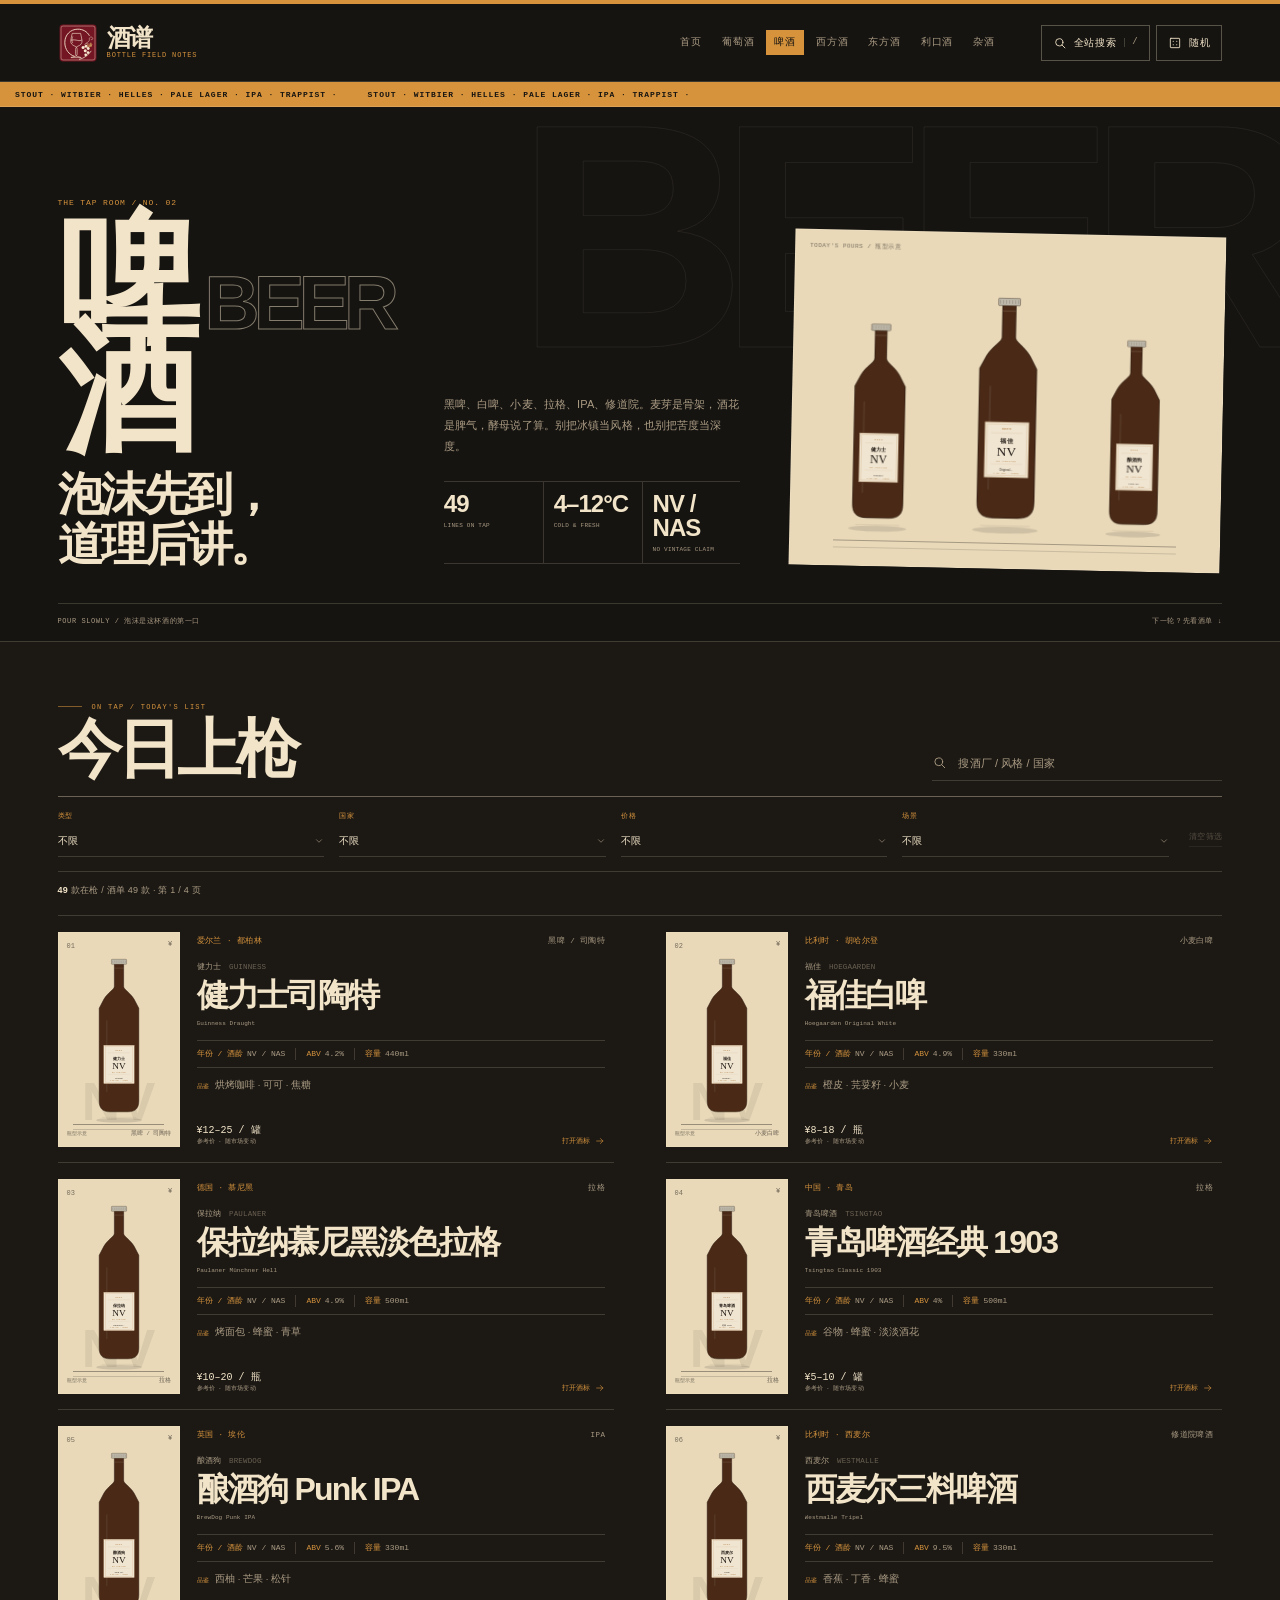
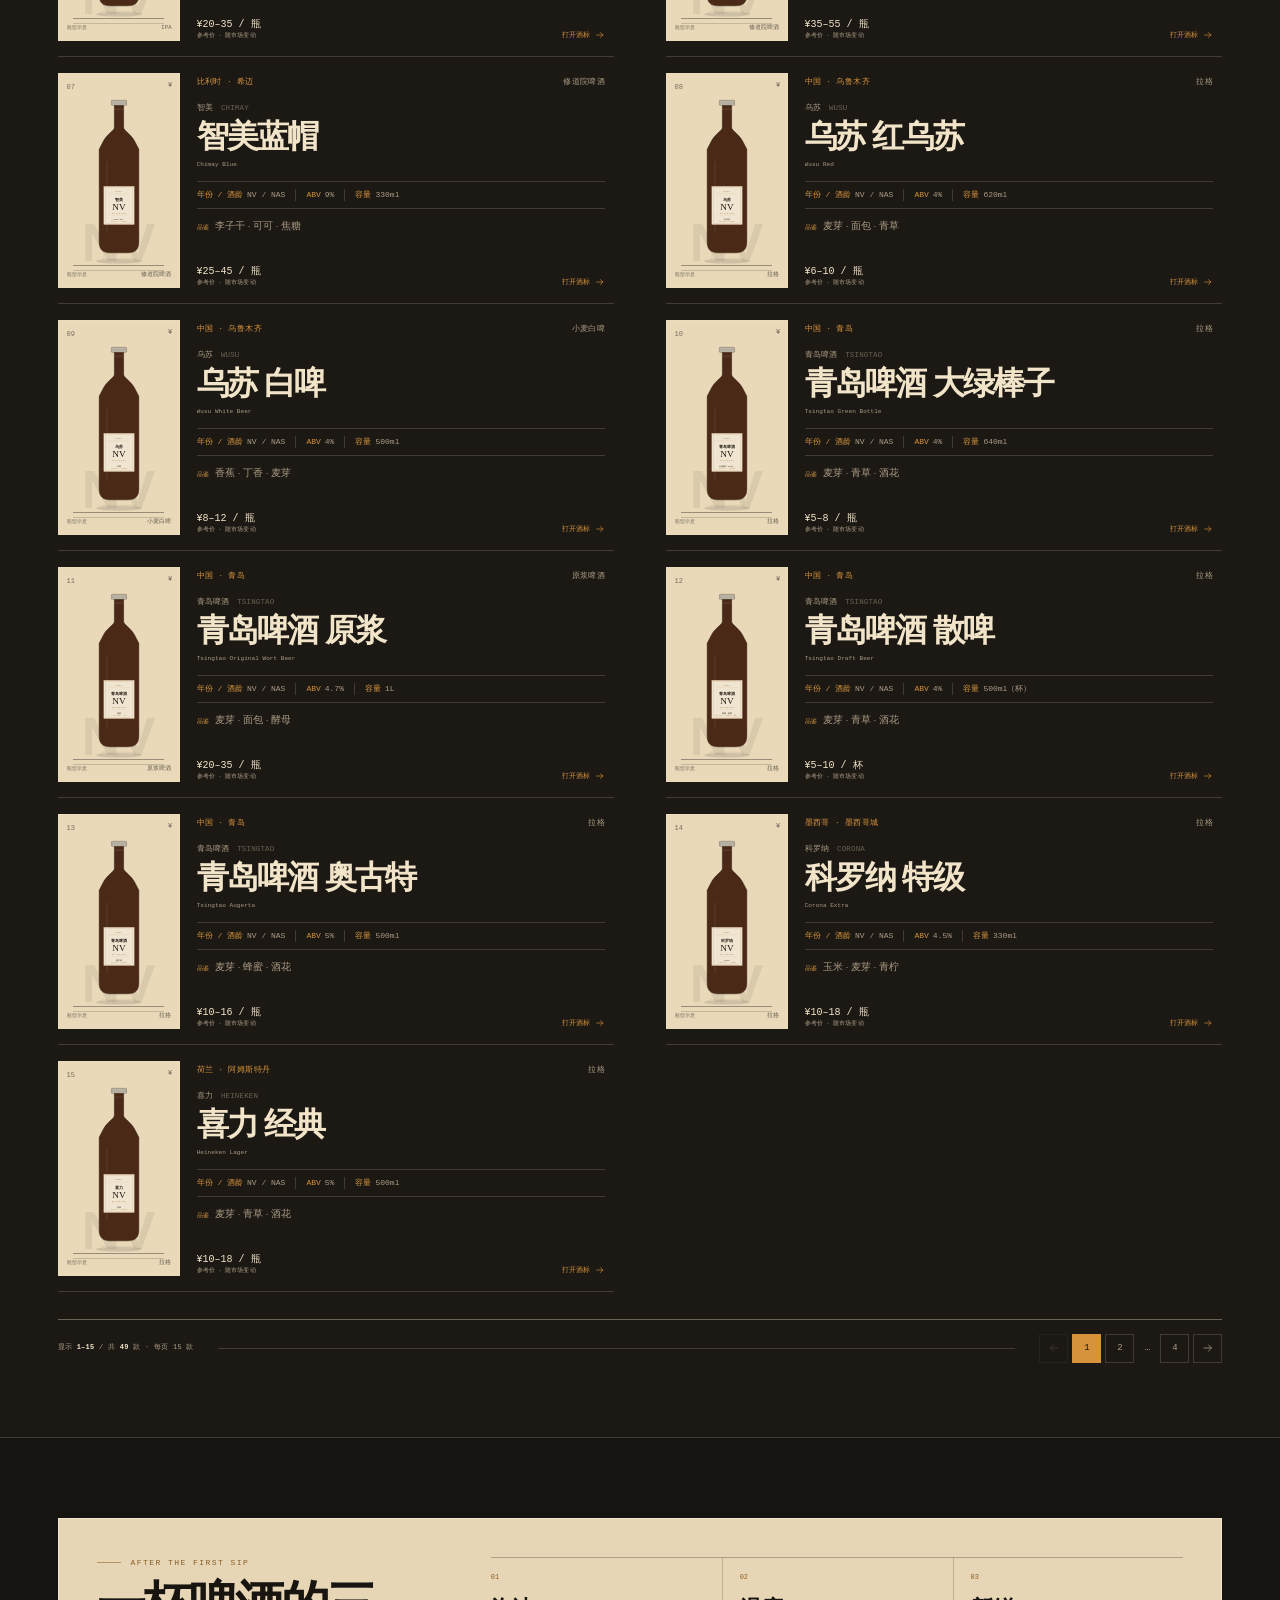
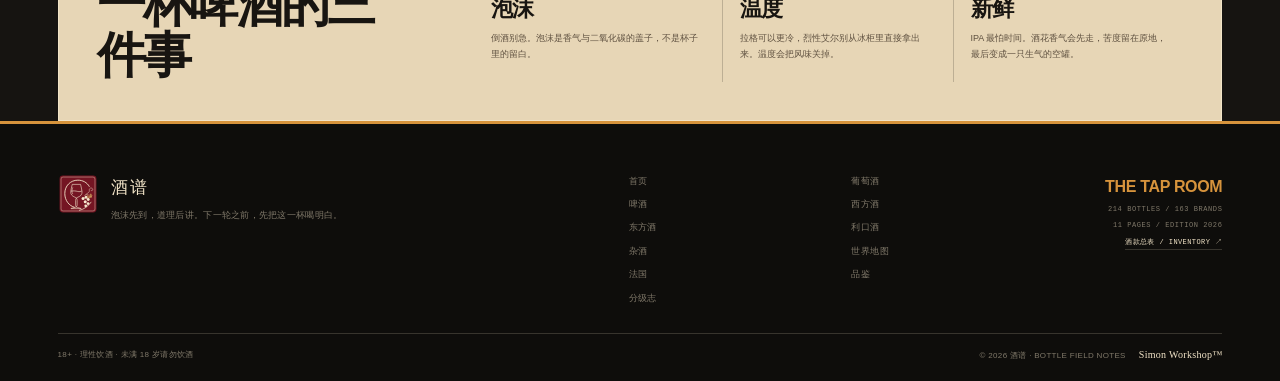
==== beer.html @ 6ea775eb "Initial commit: 酒谱 alcohol_map" ====
<!doctype html>
<html lang="zh-CN">
<head>
<meta charset="utf-8">
<meta name="viewport" content="width=device-width, initial-scale=1">
<meta name="color-scheme" content="light">
<meta name="theme-color" content="#161411">
<title>啤酒 · 酒谱</title>
<meta name="description" content="黑啤、白啤、拉格、IPA 与修道院啤酒。">
<link rel="icon" href="favicon.svg" type="image/svg+xml">
<link rel="stylesheet" href="styles.css">
<link rel="stylesheet" href="css/core.css">
<link rel="stylesheet" href="css/beer.css">
</head>
<body data-page="beer" class="page-beer">
<div class="page-veil" aria-hidden="true">
  <div class="page-veil-inner">
    <span class="page-veil-no">02 / BEER</span>
    <strong>啤酒</strong>
    <em>THE TAP ROOM</em>
    <span class="page-veil-line"></span>
    <small>ON TAP · 酒谱</small>
  </div>
</div>
<a class="skip-link" href="#main">跳到主要内容</a><header class="app-head head-beer">
  <div class="head-shell shell">
    <a class="app-brand" href="index.html" aria-label="酒谱首页">
      <span class="brand-seal" aria-hidden="true">谱</span>
      <span class="brand-type">酒谱<small>BOTTLE FIELD NOTES</small></span>
    </a>
    <div class="head-context"><strong>THE TAP ROOM</strong><span>ON TAP / <span data-category-total>49</span> LINES</span></div>
    <nav class="app-nav" aria-label="酒类导航">
        <a class="app-nav-link" href="index.html"><span>首页</span><small>HOME</small></a>
        <a class="app-nav-link" href="wine.html"><span>葡萄酒</span><small>WINE</small></a>
        <a class="app-nav-link" href="beer.html" aria-current="page"><span>啤酒</span><small>BEER</small></a>
        <a class="app-nav-link" href="spirits.html"><span>西方酒</span><small>SPIRITS</small></a>
        <a class="app-nav-link" href="eastern.html"><span>东方酒</span><small>EASTERN</small></a>
        <a class="app-nav-link" href="liqueur.html"><span>利口酒</span><small>LIQUEUR</small></a>
        <a class="app-nav-link" href="mixed.html"><span>杂酒</span><small>MIXED</small></a>
    </nav>
    <div class="head-tools">
      <button class="tool-search" type="button" data-open-search aria-label="搜索全站，快捷键斜杠"><svg class="icon" viewBox="0 0 24 24" aria-hidden="true" focusable="false"><circle cx="10.8" cy="10.8" r="6.2"></circle><path d="m15.4 15.4 5 5"></path></svg><span>全站搜索</span><kbd>/</kbd></button>
      <button class="tool-random" type="button" data-random aria-label="随机一瓶"><svg class="icon" viewBox="0 0 24 24" aria-hidden="true" focusable="false"><rect x="4" y="4" width="16" height="16" rx="1"></rect><circle cx="9" cy="9" r="1" fill="currentColor" stroke="none"></circle><circle cx="15" cy="9" r="1" fill="currentColor" stroke="none"></circle><circle cx="9" cy="15" r="1" fill="currentColor" stroke="none"></circle><circle cx="15" cy="15" r="1" fill="currentColor" stroke="none"></circle></svg><span>随机</span></button>
    </div>
  </div>
</header>
<main id="main" class="beer-page">
  <section class="beer-hero">
    <div class="beer-ticker" aria-hidden="true"><span>STOUT · WITBIER · HELLES · PALE LAGER · IPA · TRAPPIST ·</span><span>STOUT · WITBIER · HELLES · PALE LAGER · IPA · TRAPPIST ·</span></div>
    <div class="beer-hero-inner shell">
      <div class="beer-title-zone">
        <span class="beer-overline">THE TAP ROOM / NO. 02</span>
        <h1><span>啤酒</span><small>BEER</small></h1>
        <p class="beer-statement">泡沫先到，<br>道理后讲。</p>
      </div>
      <div class="beer-copy-zone">
        <p class="beer-intro">黑啤、白啤、小麦、拉格、IPA、修道院。麦芽是骨架，酒花是脾气，酵母说了算。别把冰镇当风格，也别把苦度当深度。</p>
        <div class="beer-big-stats"><div><strong data-category-total>—</strong><span>LINES ON TAP</span></div><div><strong>4–12°C</strong><span>COLD &amp; FRESH</span></div><div><strong>NV / NAS</strong><span>NO VINTAGE CLAIM</span></div></div>
      </div>
      <div class="beer-art" aria-label="三瓶代表啤酒，瓶型示意">
        <figure class="page-bottle beer-figure beer-figure-1">
  <span class="page-bottle-art" data-bottle-art="guinness-draught"></span>
  <figcaption>STOUT / GUINNESS</figcaption>
</figure>
        <figure class="page-bottle beer-figure beer-figure-2">
  <span class="page-bottle-art" data-bottle-art="hoegaarden-white"></span>
  <figcaption>WITBIER / HOEGAARDEN</figcaption>
</figure>
        <figure class="page-bottle beer-figure beer-figure-3">
  <span class="page-bottle-art" data-bottle-art="brewdog-punk-ipa"></span>
  <figcaption>IPA / PUNK</figcaption>
</figure>
      </div>
    </div>
    <div class="beer-hero-bottom shell"><span>POUR SLOWLY / 泡沫是这杯酒的第一口</span><span>下一轮？先看酒单 ↓</span></div>
  </section>

  <section class="beer-board" id="catalog" aria-labelledby="beerBoardHeading">
    <span id="catalogTop"></span>
    <div class="beer-board-inner shell">
      <header class="beer-board-head">
        <div><p class="kicker">ON TAP / TODAY'S LIST</p><h2 id="beerBoardHeading">今日上枪</h2></div>
        <div class="local-filter beer-local" id="localSearchWrap">
  <svg class="icon" viewBox="0 0 24 24" aria-hidden="true" focusable="false"><circle cx="10.8" cy="10.8" r="6.2"></circle><path d="m15.4 15.4 5 5"></path></svg>
  <label class="sr-only" for="localPageSearch">在本页搜索酒款、品牌或产区</label>
  <input id="localPageSearch" type="search" autocomplete="off" spellcheck="false" placeholder="搜酒厂 / 风格 / 国家">
  <button class="local-clear" id="localSearchClear" type="button" aria-label="清空本页搜索"><svg class="icon" viewBox="0 0 24 24" aria-hidden="true" focusable="false"><path d="M5 5l14 14M19 5 5 19"></path></svg></button>
</div>
      </header>
      <div class="beer-filter-console"><div class="beer-filter-controls" id="filterControls"></div><button class="filter-reset beer-reset" id="filterReset" type="button" disabled>清空筛选</button></div>
      <div class="beer-result-row"><p class="result-line" id="resultCount" aria-live="polite">正在擦杯…</p><div class="active-chips" id="activeFilterChips"></div></div>
      <div class="beer-grid" id="bottleGrid"></div>
      <nav class="pager beer-pager" id="pagination" aria-label="啤酒分页"></nav>
    </div>
  </section>

  <section class="beer-ritual shell">
    <div class="beer-ritual-title"><p class="kicker">AFTER THE FIRST SIP</p><h2>一杯啤酒的三件事</h2></div>
    <div class="beer-ritual-grid">
      <div><span>01</span><strong>泡沫</strong><p>倒酒别急。泡沫是香气与二氧化碳的盖子，不是杯子里的留白。</p></div>
      <div><span>02</span><strong>温度</strong><p>拉格可以更冷，烈性艾尔别从冰柜里直接拿出来。温度会把风味关掉。</p></div>
      <div><span>03</span><strong>新鲜</strong><p>IPA 最怕时间。酒花香气会先走，苦度留在原地，最后变成一只生气的空罐。</p></div>
    </div>
  </section>
</main>
<footer class="app-foot">
  <div class="foot-shell shell">
    <div class="foot-brand">
      <span class="foot-seal" aria-hidden="true">谱</span>
      <div><strong>酒谱</strong><p>泡沫先到，道理后讲。下一轮之前，先把这一杯喝明白。</p></div>
    </div>
    <nav class="foot-nav" aria-label="页脚导航">
      <a href="index.html">首页</a><a href="wine.html">葡萄酒</a><a href="beer.html">啤酒</a><a href="spirits.html">西方酒</a><a href="eastern.html">东方酒</a><a href="liqueur.html">利口酒</a><a href="mixed.html">杂酒</a><a href="map.html">世界地图</a><a href="france.html">法国</a><a href="tasting.html">品鉴</a><a href="classification.html">分级志</a>
    </nav>
    <div class="foot-data">
      <strong>THE TAP ROOM</strong>
      <span><span data-total-bottles>214</span> BOTTLES / <span data-total-brands>163</span> BRANDS</span>
      <span>11 PAGES / EDITION 2026</span>
      <a class="foot-inventory" href="inventory.svg" target="_blank" rel="noopener">酒款总表 / INVENTORY ↗</a>
    </div>
  </div>
  <div class="foot-legal shell">
    <span class="foot-warning">18+ · 理性饮酒 · 未满 18 岁请勿饮酒</span>
    <div class="foot-copy"><span>© <span data-current-year>2026</span> 酒谱 · BOTTLE FIELD NOTES</span><span class="foot-simon">Simon Workshop™</span></div>
  </div>
</footer>
<script src="data/bottles.js"></script>
<script src="app.js"></script>
</body>
</html>
---- styles.css ----
/* =========================================================================
   酒谱 · SHARED UI
   Reset + tokens + the shared search overlay, detail drawer and A5 print card.
   The v2 page systems live in css/core.css and css/<page>.css.
   No frameworks. No external assets.
   ========================================================================= */

:root {
  --paper: #f7f2e9;
  --paper-deep: #efe6d6;
  --paper-light: #fbf7ef;
  --ink: #211c17;
  --ink-soft: #5c5348;
  --ink-muted: #7c6f60;
  --bottle-green: #1f3a32;
  --bottle-green-deep: #142821;
  --amber: #b07a3e;
  --wine: #7a2b3a;
  --line: rgba(33, 28, 23, 0.14);
  --line-strong: rgba(33, 28, 23, 0.32);
  --line-gold: rgba(176, 122, 62, 0.48);
  --cream: #ede3d2;
  --serif: "Songti SC", "STSong", "Noto Serif CJK SC", "Source Han Serif SC", "SimSun", Georgia, "Times New Roman", serif;
  --sans: "Avenir Next", Avenir, "Helvetica Neue", "PingFang SC", "Hiragino Sans GB", "Microsoft YaHei", sans-serif;
  --mono: "SFMono-Regular", "Cascadia Mono", Menlo, Consolas, monospace;
  --max: 1280px;
  --gutter: clamp(20px, 4.6vw, 64px);
  --header-h: 78px;
  --ease: cubic-bezier(0.22, 1, 0.36, 1);
}

*,
*::before,
*::after {
  box-sizing: border-box;
}

html {
  scroll-behavior: smooth;
  -webkit-text-size-adjust: 100%;
}

body {
  margin: 0;
  background: var(--paper);
  color: var(--ink);
  font-family: var(--sans);
  font-size: 15px;
  line-height: 1.7;
  -webkit-font-smoothing: antialiased;
  text-rendering: optimizeLegibility;
}

body.is-locked {
  overflow: hidden;
}

::selection {
  background: var(--bottle-green);
  color: var(--paper);
}

img,
svg {
  display: block;
  max-width: 100%;
}

a {
  color: inherit;
}

button,
input,
select,
textarea {
  font: inherit;
  color: inherit;
}

button {
  cursor: pointer;
}

:focus-visible {
  outline: 2px solid var(--amber);
  outline-offset: 2px;
}

input[type="search"]::-webkit-search-cancel-button,
input[type="search"]::-webkit-search-decoration {
  display: none;
  -webkit-appearance: none;
}

p,
h1,
h2,
h3,
h4,
dl,
dd,
figure {
  margin: 0;
}

ul,
ol {
  margin: 0;
  padding: 0;
  list-style: none;
}

[hidden] {
  display: none !important;
}

.sr-only {
  position: absolute !important;
  width: 1px !important;
  height: 1px !important;
  padding: 0 !important;
  margin: -1px !important;
  overflow: hidden !important;
  clip: rect(0, 0, 0, 0) !important;
  white-space: nowrap !important;
  border: 0 !important;
}

.skip-link {
  position: fixed;
  z-index: 400;
  top: 12px;
  left: 12px;
  padding: 10px 16px;
  background: var(--ink);
  color: var(--paper);
  font-size: 12px;
  text-decoration: none;
  transform: translateY(-160%);
  transition: transform 0.2s var(--ease);
}

.skip-link:focus {
  transform: translateY(0);
}

.wrap {
  width: min(var(--max), calc(100% - var(--gutter) * 2));
  margin-inline: auto;
}

.eyebrow {
  display: flex;
  align-items: center;
  gap: 11px;
  font-size: 9px;
  font-weight: 600;
  line-height: 1.4;
  letter-spacing: 0.23em;
  text-transform: uppercase;
  color: var(--ink-muted);
}

.eyebrow::before {
  content: "";
  display: inline-block;
  width: 30px;
  height: 1px;
  flex: 0 0 auto;
  background: var(--amber);
}

.eyebrow.eyebrow-light {
  color: rgba(247, 242, 233, 0.64);
}

.eyebrow.eyebrow-light::before {
  background: var(--amber);
}

.serif {
  font-family: var(--serif);
}

.muted {
  color: var(--ink-muted);
}

.small {
  font-size: 11px;
}

.text-link {
  display: inline-flex;
  align-items: center;
  gap: 8px;
  border: 0;
  border-bottom: 1px solid var(--line-strong);
  background: none;
  padding: 0 0 4px;
  font-size: 12px;
  letter-spacing: 0.06em;
  text-decoration: none;
  transition: color 0.2s ease, border-color 0.2s ease, gap 0.2s ease;
}

.text-link:hover {
  color: var(--amber);
  border-color: var(--amber);
  gap: 13px;
}

.text-link svg {
  width: 13px;
  height: 13px;
}

.button {
  display: inline-flex;
  min-height: 48px;
  align-items: center;
  justify-content: center;
  gap: 10px;
  border: 1px solid var(--ink);
  border-radius: 0;
  background: var(--ink);
  color: var(--paper);
  padding: 13px 22px;
  font-size: 12px;
  font-weight: 600;
  line-height: 1.2;
  letter-spacing: 0.11em;
  text-decoration: none;
  transition: background 0.2s ease, color 0.2s ease, border-color 0.2s ease;
}

.button:hover {
  background: var(--bottle-green);
  border-color: var(--bottle-green);
}

.button-light {
  background: transparent;
  color: var(--paper);
  border-color: rgba(247, 242, 233, 0.4);
}

.button-light:hover {
  background: var(--paper);
  color: var(--ink);
  border-color: var(--paper);
}

.button svg {
  width: 15px;
  height: 15px;
}

.icon {
  width: 17px;
  height: 17px;
  flex: 0 0 auto;
  fill: none;
  stroke: currentColor;
  stroke-width: 1.5;
  stroke-linecap: round;
  stroke-linejoin: round;
}

/* ---------------------------------------------------------
   Drawer
   --------------------------------------------------------- */

.drawer-layer {
  position: fixed;
  z-index: 220;
  inset: 0;
  display: flex;
  justify-content: flex-end;
}

.drawer-backdrop {
  position: absolute;
  inset: 0;
  border: 0;
  background: rgba(21, 18, 15, 0.58);
  opacity: 0;
  transition: opacity 0.3s ease;
}

.drawer-layer.is-open .drawer-backdrop {
  opacity: 1;
}

.drawer {
  position: relative;
  z-index: 1;
  display: flex;
  width: min(720px, 100vw);
  height: 100%;
  flex-direction: column;
  overflow: hidden;
  background: var(--paper);
  color: #211c17;
  --ink-soft: #4d443a;
  --ink-muted: #635748;
  border-left: 1px solid rgba(247, 242, 233, 0.2);
  box-shadow: -20px 0 60px rgba(0, 0, 0, 0.14);
  transform: translateX(100%);
  transition: transform 0.42s var(--ease);
}

.drawer-layer.is-open .drawer {
  transform: translateX(0);
}

.drawer-close {
  position: absolute;
  z-index: 6;
  top: 17px;
  right: 17px;
  display: grid;
  width: 36px;
  height: 36px;
  place-items: center;
  border: 1px solid var(--ink);
  background: var(--cream);
  color: var(--ink);
  box-shadow: 0 1px 0 rgba(33, 28, 23, 0.12);
  transition: background 0.2s ease, color 0.2s ease, border-color 0.2s ease;
}

.drawer-close:hover {
  border-color: var(--ink);
  background: var(--ink);
  color: var(--cream);
}

.drawer-close .icon {
  width: 14px;
  height: 14px;
}

.drawer-scroll {
  height: 100%;
  overflow-y: auto;
  overscroll-behavior: contain;
  scrollbar-color: var(--amber) var(--paper-deep);
  scrollbar-width: thin;
}

.drawer-ribbon {
  position: relative;
  display: flex;
  min-height: 294px;
  align-items: flex-end;
  justify-content: center;
  overflow: hidden;
  background: var(--ink);
  color: var(--cream);
  padding: 31px 44px 30px;
  border-bottom: 1px solid var(--line-gold);
}

.drawer-ribbon::before {
  content: "";
  position: absolute;
  top: 19px;
  right: 18px;
  bottom: 18px;
  left: 18px;
  border: 1px solid rgba(237, 227, 210, 0.14);
}

.drawer-ribbon::after {
  content: "";
  position: absolute;
  right: 22%;
  bottom: 26px;
  left: 22%;
  height: 8px;
  border-top: 1px solid rgba(176, 122, 62, 0.7);
  border-bottom: 1px solid rgba(176, 122, 62, 0.32);
}

.drawer-ribbon-meta {
  position: absolute;
  z-index: 2;
  top: 24px;
  left: 35px;
  display: flex;
  flex-direction: column;
  gap: 5px;
  color: rgba(237, 227, 210, 0.53);
  font-family: var(--mono);
  font-size: 7px;
  line-height: 1.55;
  letter-spacing: 0.14em;
  text-transform: uppercase;
}

.drawer-ribbon-meta strong {
  color: var(--cream);
  font-family: var(--serif);
  font-size: 14px;
  font-weight: 500;
  letter-spacing: 0.05em;
}

.drawer-ribbon-side {
  position: absolute;
  z-index: 2;
  right: 35px;
  bottom: 31px;
  color: rgba(237, 227, 210, 0.42);
  font-family: var(--mono);
  font-size: 7px;
  line-height: 1.8;
  letter-spacing: 0.1em;
  text-align: right;
  text-transform: uppercase;
  writing-mode: vertical-rl;
}

.drawer-bottle-wrap {
  position: relative;
  z-index: 1;
  width: 177px;
  height: 236px;
  margin-bottom: 4px;
}

.drawer-bottle-wrap svg {
  width: 100%;
  height: 100%;
}

.drawer-content {
  padding: 30px 44px 41px;
}

.drawer-intro {
  border-bottom: 1px solid var(--line-strong);
  padding-bottom: 24px;
}

.drawer-brandline {
  display: flex;
  flex-wrap: wrap;
  align-items: center;
  gap: 6px 11px;
  color: var(--ink-soft);
  font-size: 11px;
  line-height: 1.6;
  letter-spacing: 0.06em;
}

.drawer-brandline .brand-en {
  color: var(--ink-muted);
  font-family: var(--mono);
  font-size: 8px;
  letter-spacing: 0.07em;
  text-transform: uppercase;
}

.drawer h2 {
  margin-top: 8px;
  font-family: var(--serif);
  font-size: clamp(31px, 4.8vw, 47px);
  font-weight: 500;
  line-height: 1.22;
  letter-spacing: -0.035em;
}

.drawer-enname {
  margin-top: 4px;
  color: var(--ink-muted);
  font-family: var(--mono);
  font-size: 8px;
  line-height: 1.7;
  letter-spacing: 0.025em;
}

.drawer-flags {
  display: flex;
  flex-wrap: wrap;
  gap: 5px;
  margin-top: 16px;
}

.drawer-flag {
  display: inline-flex;
  align-items: center;
  min-height: 22px;
  border: 1px solid var(--line);
  padding: 2px 8px;
  color: var(--ink-soft);
  font-size: 8px;
  line-height: 1.5;
  letter-spacing: 0.04em;
}

.drawer-flag.accent {
  border-color: var(--line-gold);
  color: var(--wine);
}

.drawer-notes {
  margin-top: 24px;
}

.drawer-notes .eyebrow {
  margin-bottom: 9px;
}

.drawer-notes p {
  color: var(--ink-soft);
  font-size: 12px;
  line-height: 1.95;
}

.spec-grid {
  display: grid;
  grid-template-columns: repeat(3, minmax(0, 1fr));
  border-top: 1px solid var(--line);
  border-left: 1px solid var(--line);
  margin-top: 22px;
}

.spec-item {
  min-width: 0;
  border-right: 1px solid var(--line);
  border-bottom: 1px solid var(--line);
  padding: 11px 12px 10px;
}

.spec-item dt {
  color: var(--ink-muted);
  font-size: 8px;
  line-height: 1.5;
  letter-spacing: 0.08em;
}

.spec-item dd {
  overflow-wrap: anywhere;
  margin-top: 2px;
  color: var(--ink);
  font-family: var(--serif);
  font-size: 14px;
  font-weight: 500;
  line-height: 1.55;
}

.spec-item dd small {
  color: var(--ink-muted);
  font-family: var(--mono);
  font-size: 7px;
  font-weight: 400;
  letter-spacing: 0.03em;
}

.drawer-section {
  margin-top: 27px;
}

.drawer-section-head {
  display: flex;
  align-items: baseline;
  justify-content: space-between;
  gap: 18px;
  border-bottom: 1px solid var(--line);
  padding-bottom: 9px;
}

.drawer-section-head h3 {
  font-family: var(--serif);
  font-size: 21px;
  font-weight: 600;
  line-height: 1.3;
  letter-spacing: 0.015em;
}

.drawer-section-head h3 small {
  margin-left: 8px;
  color: var(--ink-muted);
  font-family: var(--mono);
  font-size: 7px;
  font-weight: 400;
  letter-spacing: 0.12em;
  vertical-align: middle;
}

.drawer-section-head .section-note {
  color: var(--ink-muted);
  font-size: 8px;
  line-height: 1.5;
  letter-spacing: 0.04em;
  text-align: right;
}

.taste-columns {
  display: grid;
  grid-template-columns: repeat(2, minmax(0, 1fr));
  gap: 19px;
  padding-top: 14px;
}

.taste-block h4 {
  color: var(--ink-muted);
  font-family: var(--mono);
  font-size: 7px;
  font-weight: 400;
  line-height: 1.5;
  letter-spacing: 0.12em;
  text-transform: uppercase;
}

.taste-block h4 strong {
  margin-right: 5px;
  color: var(--ink);
  font-family: var(--sans);
  font-size: 10px;
  font-weight: 600;
  letter-spacing: 0.02em;
}

.tag-cloud {
  display: flex;
  flex-wrap: wrap;
  gap: 5px;
  margin-top: 8px;
}

.tag {
  display: inline-flex;
  min-height: 24px;
  align-items: center;
  border: 1px solid var(--line);
  padding: 2px 8px;
  color: var(--ink-soft);
  font-size: 9px;
  line-height: 1.45;
  letter-spacing: 0.02em;
}

.tag.solid {
  border-color: var(--bottle-green);
  background: var(--bottle-green);
  color: var(--paper);
}

.grape-grid {
  display: grid;
  gap: 8px;
  padding-top: 14px;
}

.grape-card {
  display: grid;
  grid-template-columns: minmax(120px, 0.9fr) minmax(0, 1.4fr);
  gap: 17px;
  border: 1px solid var(--line);
  padding: 11px 13px;
}

.grape-name {
  display: flex;
  align-items: center;
  flex-wrap: wrap;
  gap: 5px 8px;
}

.grape-name h4 {
  font-family: var(--serif);
  font-size: 16px;
  font-weight: 600;
  line-height: 1.4;
}

.harvest-tag {
  border: 1px solid var(--line-gold);
  color: var(--amber);
  padding: 0 4px;
  font-size: 7px;
  line-height: 1.6;
  letter-spacing: 0.03em;
}

.grape-bars {
  display: grid;
  gap: 4px;
}

.grape-bar {
  display: flex;
  align-items: center;
  gap: 8px;
}

.grape-bar span:first-child {
  width: 26px;
  flex: 0 0 auto;
  color: var(--ink-muted);
  font-size: 7px;
  line-height: 1.5;
}

.bar-track {
  display: flex;
  flex: 1;
  gap: 2px;
}

.bar-track i {
  height: 4px;
  flex: 1;
  background: var(--line);
}

.bar-track i.on {
  background: var(--wine);
}

.grape-bar b {
  width: 9px;
  color: var(--ink-muted);
  font-family: var(--mono);
  font-size: 7px;
  font-weight: 400;
}

.info-callout {
  display: flex;
  align-items: center;
  justify-content: space-between;
  gap: 20px;
  border: 1px solid var(--line);
  padding: 14px 15px;
}

.info-callout .callout-label {
  color: var(--ink-muted);
  font-family: var(--mono);
  font-size: 7px;
  line-height: 1.5;
  letter-spacing: 0.1em;
  text-transform: uppercase;
}

.info-callout strong {
  display: block;
  margin-top: 1px;
  font-family: var(--serif);
  font-size: 17px;
  font-weight: 500;
}

.info-callout .callout-note {
  max-width: 24em;
  color: var(--ink-muted);
  font-size: 9px;
  line-height: 1.7;
  text-align: right;
}

.pairing-list {
  display: flex;
  flex-wrap: wrap;
  gap: 0;
  padding-top: 13px;
}

.pairing-list li {
  display: flex;
  align-items: center;
  gap: 8px;
  color: var(--ink-soft);
  font-size: 11px;
  line-height: 1.8;
}

.pairing-list li + li::before {
  content: "·";
  margin: 0 9px;
  color: var(--amber);
}

.drawer-editorial {
  display: grid;
  gap: 11px;
  margin-top: 27px;
}

.editorial-block {
  border-top: 1px solid var(--line-strong);
  padding-top: 11px;
}

.editorial-block h3 {
  display: flex;
  align-items: baseline;
  gap: 8px;
  font-family: var(--serif);
  font-size: 17px;
  font-weight: 600;
  line-height: 1.4;
}

.editorial-block h3 span {
  color: var(--ink-muted);
  font-family: var(--mono);
  font-size: 7px;
  font-weight: 400;
  letter-spacing: 0.1em;
}

.editorial-block p {
  margin-top: 5px;
  color: var(--ink-soft);
  font-size: 11px;
  line-height: 1.9;
}

.editorial-block.lore p {
  font-family: var(--serif);
  font-size: 13px;
  line-height: 1.85;
}

.editorial-block.creative {
  border: 1px solid var(--line-gold);
  background: var(--paper-deep);
  padding: 15px;
}

.editorial-block.mistake {
  border: 1px solid var(--line);
  border-left: 2px solid var(--wine);
  padding: 13px 15px 12px;
}

.drawer-actions {
  display: flex;
  flex-wrap: wrap;
  align-items: center;
  justify-content: space-between;
  gap: 14px;
  margin-top: 31px;
  border-top: 1px solid var(--line-strong);
  padding-top: 18px;
}

.print-button {
  min-height: 42px;
  padding: 10px 15px;
  font-size: 10px;
}

.drawer-action-note {
  color: var(--ink-muted);
  font-size: 8px;
  line-height: 1.7;
  letter-spacing: 0.03em;
  text-align: right;
}

.drawer-action-note strong {
  display: block;
  color: var(--ink-soft);
  font-weight: 500;
}

/* ---------------------------------------------------------
   Search overlay
   --------------------------------------------------------- */

.search-layer {
  position: fixed;
  z-index: 250;
  inset: 0;
  display: flex;
  align-items: flex-start;
  justify-content: center;
  overflow-y: auto;
  background: rgba(21, 18, 15, 0.7);
  padding: clamp(20px, 7vh, 75px) 20px 32px;
}

.search-panel {
  display: flex;
  width: min(800px, 100%);
  max-height: min(730px, calc(100dvh - 100px));
  flex-direction: column;
  overflow: hidden;
  border: 1px solid var(--ink);
  background: var(--paper);
  box-shadow: 0 25px 80px rgba(0, 0, 0, 0.24);
  animation: search-in 0.32s var(--ease) both;
}

@keyframes search-in {
  from {
    opacity: 0;
    transform: translateY(-7px);
  }
  to {
    opacity: 1;
    transform: translateY(0);
  }
}

.search-panel-head {
  display: flex;
  align-items: center;
  justify-content: space-between;
  gap: 18px;
  border-bottom: 1px solid var(--line);
  padding: 15px 18px 13px;
}

.search-panel-head .eyebrow::before {
  width: 20px;
}

.search-close {
  display: grid;
  width: 28px;
  height: 28px;
  place-items: center;
  border: 1px solid var(--line);
  background: transparent;
  color: var(--ink-soft);
  transition: border-color 0.2s ease, background 0.2s ease, color 0.2s ease;
}

.search-close:hover {
  border-color: var(--ink);
  background: var(--ink);
  color: var(--paper);
}

.search-close .icon {
  width: 12px;
  height: 12px;
}

.search-input-wrap {
  display: flex;
  align-items: center;
  gap: 13px;
  border-bottom: 1px solid var(--ink);
  padding: 19px 20px 16px;
}

.search-input-wrap > .icon {
  width: 23px;
  height: 23px;
  color: var(--ink);
}

.search-input-wrap input {
  min-width: 0;
  flex: 1;
  border: 0;
  outline: 0;
  background: transparent;
  color: var(--ink);
  font-family: var(--serif);
  font-size: clamp(21px, 3.5vw, 30px);
  font-weight: 500;
  line-height: 1.4;
  letter-spacing: -0.025em;
}

.search-input-wrap input::placeholder {
  color: var(--ink-muted);
  font-weight: 400;
}

.search-clear {
  display: none;
  width: 25px;
  height: 25px;
  place-items: center;
  border: 1px solid var(--line);
  background: transparent;
  color: var(--ink-muted);
}

.search-input-wrap.has-value .search-clear {
  display: grid;
}

.search-clear .icon {
  width: 11px;
  height: 11px;
}

.search-quick {
  display: flex;
  flex-wrap: wrap;
  align-items: center;
  gap: 5px 8px;
  border-bottom: 1px solid var(--line);
  padding: 10px 20px 11px;
}

.search-quick-label {
  margin-right: 3px;
  color: var(--ink-muted);
  font-size: 8px;
  line-height: 1.5;
  letter-spacing: 0.08em;
}

.search-quick button {
  border: 1px solid var(--line);
  background: transparent;
  color: var(--ink-soft);
  padding: 2px 7px;
  font-size: 8px;
  line-height: 1.6;
  transition: border-color 0.2s ease, color 0.2s ease, background 0.2s ease;
}

.search-quick button:hover {
  border-color: var(--ink);
  background: var(--ink);
  color: var(--paper);
}

.search-scroll {
  overflow-y: auto;
  overscroll-behavior: contain;
  scrollbar-color: var(--amber) var(--paper-deep);
  scrollbar-width: thin;
}

.search-summary {
  display: block;
  padding: 13px 20px 9px;
  color: var(--ink-muted);
  font-size: 9px;
  line-height: 1.6;
  letter-spacing: 0.03em;
}

.search-summary strong {
  color: var(--ink);
  font-weight: 600;
}

.search-summary .muted {
  margin-left: 4px;
}

.search-brand-group {
  border-top: 1px solid var(--line);
}

.search-brand-head {
  display: flex;
  align-items: baseline;
  gap: 8px;
  background: var(--paper-deep);
  padding: 8px 20px 7px;
}

.search-brand-head h3 {
  font-family: var(--serif);
  font-size: 14px;
  font-weight: 600;
  line-height: 1.5;
}

.search-brand-head span {
  color: var(--ink-muted);
  font-family: var(--mono);
  font-size: 7px;
  line-height: 1.5;
  letter-spacing: 0.04em;
}

.search-brand-head .search-group-count {
  margin-left: auto;
  color: var(--ink-soft);
  font-family: var(--sans);
  font-size: 8px;
}

.search-hit {
  display: grid;
  grid-template-columns: minmax(0, 1fr) auto auto 13px;
  align-items: center;
  gap: 10px 13px;
  border-top: 1px solid rgba(33, 28, 23, 0.08);
  padding: 10px 20px;
  text-decoration: none;
  transition: background 0.18s ease;
}

.search-hit:hover {
  background: var(--paper-light);
}

.search-hit-main {
  min-width: 0;
}

.search-hit-name {
  overflow: hidden;
  color: var(--ink);
  font-family: var(--serif);
  font-size: 14px;
  font-weight: 600;
  line-height: 1.55;
  text-overflow: ellipsis;
  white-space: nowrap;
}

.search-hit-name mark,
.search-brand-head h3 mark {
  background: var(--amber);
  color: var(--paper);
  padding: 0 1px;
}

.search-hit-en {
  overflow: hidden;
  margin-top: 0;
  color: var(--ink-muted);
  font-family: var(--mono);
  font-size: 7px;
  line-height: 1.6;
  letter-spacing: 0.01em;
  text-overflow: ellipsis;
  white-space: nowrap;
}

.search-hit-cat {
  border: 1px solid var(--line);
  padding: 2px 6px;
  color: var(--ink-muted);
  font-size: 7px;
  line-height: 1.5;
  white-space: nowrap;
}

.search-hit-meta {
  color: var(--ink-muted);
  font-family: var(--mono);
  font-size: 7px;
  line-height: 1.6;
  text-align: right;
  white-space: nowrap;
}

.search-hit-arrow {
  color: var(--ink-muted);
}

.search-hit-arrow .icon {
  width: 12px;
  height: 12px;
  transition: transform 0.2s ease;
}

.search-hit:hover .search-hit-arrow .icon {
  transform: translateX(3px);
}

.search-empty-state {
  padding: 30px 20px 34px;
  text-align: center;
}

.search-empty-state .empty-mark {
  display: grid;
  width: 35px;
  height: 35px;
  place-items: center;
  margin: 0 auto 10px;
  border: 1px solid var(--line-strong);
  color: var(--ink-muted);
  font-family: var(--serif);
  font-size: 18px;
}

.search-empty-state h3 {
  font-family: var(--serif);
  font-size: 22px;
  font-weight: 500;
}

.search-empty-state p {
  margin: 5px auto 0;
  max-width: 30em;
  color: var(--ink-muted);
  font-size: 10px;
  line-height: 1.8;
}

.search-category-list {
  display: grid;
  grid-template-columns: repeat(2, minmax(0, 1fr));
  gap: 0;
  border-top: 1px solid var(--line);
}

.search-category-link {
  display: flex;
  align-items: center;
  justify-content: space-between;
  gap: 10px;
  border-right: 1px solid var(--line);
  border-bottom: 1px solid var(--line);
  padding: 12px 20px;
  text-decoration: none;
  transition: background 0.18s ease;
}

.search-category-link:nth-child(even) {
  border-right: 0;
}

.search-category-link:hover {
  background: var(--paper-deep);
}

.search-category-link strong {
  display: block;
  font-family: var(--serif);
  font-size: 16px;
  font-weight: 500;
  line-height: 1.5;
}

.search-category-link small {
  display: block;
  margin-top: 1px;
  color: var(--ink-muted);
  font-family: var(--mono);
  font-size: 7px;
  line-height: 1.5;
  letter-spacing: 0.05em;
  text-transform: uppercase;
}

.search-category-link .cat-count {
  color: var(--ink-muted);
  font-family: var(--mono);
  font-size: 8px;
  line-height: 1.5;
  white-space: nowrap;
}

.search-panel-foot {
  display: flex;
  align-items: center;
  justify-content: space-between;
  gap: 12px;
  border-top: 1px solid var(--line);
  padding: 9px 20px;
  color: var(--ink-muted);
  font-size: 8px;
  line-height: 1.5;
  letter-spacing: 0.03em;
}

.search-panel-foot kbd {
  margin: 0 2px;
  border: 1px solid var(--line);
  background: var(--paper-deep);
  padding: 1px 4px;
  font-family: var(--mono);
  font-size: 7px;
}

/* ---------------------------------------------------------
   Toast
   --------------------------------------------------------- */

.toast {
  position: fixed;
  z-index: 300;
  right: 25px;
  bottom: 25px;
  max-width: min(330px, calc(100vw - 40px));
  border: 1px solid var(--ink);
  background: var(--ink);
  color: var(--paper);
  padding: 10px 14px;
  font-size: 10px;
  line-height: 1.7;
  letter-spacing: 0.03em;
  animation: toast-in 0.25s var(--ease) both;
}

@keyframes toast-in {
  from {
    opacity: 0;
    transform: translateY(6px);
  }
  to {
    opacity: 1;
    transform: translateY(0);
  }
}

/* ---------------------------------------------------------
   Print label card (hidden on screen)
   --------------------------------------------------------- */

.print-label {
  display: none;
}

@media print {
  @page {
    size: A5 portrait;
    margin: 0;
  }

  html,
  body {
    background: #fff !important;
    width: 148mm;
    height: 210mm;
    margin: 0;
    padding: 0;
    overflow: visible !important;
  }

  body > *:not(.print-label) {
    display: none !important;
  }

  .print-label {
    display: block !important;
    position: relative;
    width: 148mm;
    height: 210mm;
    overflow: hidden;
    background: var(--paper);
    color: var(--ink);
    padding: 9mm;
    -webkit-print-color-adjust: exact;
    print-color-adjust: exact;
  }

  .print-label::after {
    content: "";
    position: absolute;
    inset: 4mm;
    border: 0.4pt solid var(--amber);
    pointer-events: none;
  }

  .print-inner {
    display: flex;
    height: 100%;
    flex-direction: column;
    border: 0.5pt solid var(--line-strong);
    padding: 7mm 6mm 6mm;
  }

  .print-topline {
    display: flex;
    align-items: center;
    justify-content: space-between;
    border-bottom: 0.5pt solid var(--line-strong);
    padding-bottom: 2.5mm;
    font-family: var(--mono);
    font-size: 6pt;
    letter-spacing: 0.12em;
    text-transform: uppercase;
  }

  .print-mark {
    color: var(--wine);
    font-family: var(--serif);
    font-size: 10pt;
    letter-spacing: 0.15em;
  }

  .print-main {
    display: grid;
    grid-template-columns: 34mm minmax(0, 1fr);
    gap: 5mm;
    border-bottom: 0.5pt solid var(--line-strong);
    padding: 5mm 0;
  }

  .print-visual {
    display: flex;
    height: 80mm;
    align-items: center;
    justify-content: center;
    border: 0.4pt solid var(--line);
    background: var(--paper-deep);
    padding: 3mm;
  }

  .print-visual svg {
    width: auto;
    height: 100%;
    max-width: 100%;
  }

  .print-headwrap {
    min-width: 0;
  }

  .print-kicker {
    color: var(--ink-muted);
    font-family: var(--mono);
    font-size: 5.5pt;
    letter-spacing: 0.08em;
    text-transform: uppercase;
  }

  .print-brand {
    margin-top: 3mm;
    color: var(--ink-soft);
    font-size: 7pt;
    letter-spacing: 0.06em;
  }

  .print-title {
    margin-top: 1.5mm;
    font-family: var(--serif);
    font-size: 22pt;
    font-weight: 600;
    line-height: 1.22;
    letter-spacing: -0.02em;
  }

  .print-en {
    margin-top: 1.5mm;
    color: var(--ink-muted);
    font-family: var(--mono);
    font-size: 5.5pt;
    line-height: 1.5;
  }

  .print-mini-specs {
    display: grid;
    grid-template-columns: repeat(2, minmax(0, 1fr));
    margin-top: 4mm;
    border-top: 0.4pt solid var(--line);
    border-left: 0.4pt solid var(--line);
  }

  .print-mini-specs div {
    border-right: 0.4pt solid var(--line);
    border-bottom: 0.4pt solid var(--line);
    padding: 1.5mm 2mm;
  }

  .print-mini-specs dt {
    color: var(--ink-muted);
    font-size: 5pt;
    letter-spacing: 0.07em;
  }

  .print-mini-specs dd {
    margin-top: 0.5mm;
    font-family: var(--serif);
    font-size: 8pt;
    font-weight: 500;
    line-height: 1.4;
  }

  .print-taste {
    display: grid;
    grid-template-columns: repeat(2, minmax(0, 1fr));
    gap: 4mm;
    padding: 3mm 0;
    border-bottom: 0.5pt solid var(--line-strong);
  }

  .print-taste h3 {
    color: var(--ink-muted);
    font-family: var(--mono);
    font-size: 5.5pt;
    font-weight: 400;
    letter-spacing: 0.1em;
    text-transform: uppercase;
  }

  .print-taste p {
    margin-top: 1.5mm;
    color: var(--ink-soft);
    font-size: 7.5pt;
    line-height: 1.6;
  }

  .print-notes {
    padding: 3mm 0;
    border-bottom: 0.5pt solid var(--line);
  }

  .print-section-title {
    color: var(--ink-muted);
    font-family: var(--mono);
    font-size: 5pt;
    letter-spacing: 0.1em;
    text-transform: uppercase;
  }

  .print-notes p {
    margin-top: 1.5mm;
    color: var(--ink-soft);
    font-size: 7pt;
    line-height: 1.6;
  }

  .print-notes .print-pairing {
    color: var(--ink);
    font-family: var(--serif);
    font-size: 8pt;
  }

  .print-footer {
    display: flex;
    align-items: flex-end;
    justify-content: space-between;
    gap: 4mm;
    margin-top: auto;
    padding-top: 3mm;
    border-top: 0.5pt solid var(--line-strong);
    color: var(--ink-muted);
    font-size: 5.5pt;
    line-height: 1.6;
  }

  .print-footer strong {
    display: block;
    color: var(--ink);
    font-family: var(--serif);
    font-size: 7pt;
    font-weight: 500;
    letter-spacing: 0.05em;
  }

  .print-footer .print-simon {
    color: var(--ink);
    font-family: var(--serif);
    font-size: 6pt;
    letter-spacing: 0.03em;
    text-align: right;
  }
}

/* ---------------------------------------------------------
   Responsive
   --------------------------------------------------------- */

@media (max-width: 1180px) {
  .header-top {
    grid-template-columns: auto minmax(0, 1fr) auto;
    gap: 22px;
  }

  .main-nav {
    gap: 14px;
  }

  .nav-link {
    font-size: 11px;
  }

  .search-launch span,
  .random-launch span {
    display: none;
  }

  .search-launch {
    width: 40px;
    padding: 0;
  }

  .search-launch kbd {
    display: none;
  }

  .random-launch {
    width: 40px;
    padding: 0;
  }

  .home-hero {
    grid-template-columns: minmax(0, 1fr) minmax(330px, 0.82fr);
    gap: 40px;
  }

  .hero-cabinet {
    min-height: 505px;
  }

  .cabinet-scene {
    min-height: 344px;
  }

  .bottle-grid {
    grid-template-columns: repeat(3, minmax(0, 1fr));
  }

  .today-grid {
    grid-template-columns: minmax(200px, 0.67fr) minmax(0, 1.25fr);
  }

  .today-side {
    display: none;
  }

  .filter-panel {
    flex-direction: column;
    gap: 8px;
  }

  .filter-label-top {
    flex-direction: row;
    align-items: baseline;
    gap: 9px;
    padding-top: 0;
  }

  .filter-label-top span {
    display: none;
  }

  .filter-controls {
    width: 100%;
    grid-template-columns: repeat(4, minmax(0, 1fr));
  }
}

@media (max-width: 900px) {
  :root {
    --header-h: 70px;
  }

  .site-header {
    position: relative;
  }

  .header-top {
    grid-template-columns: minmax(0, 1fr) auto;
    gap: 12px;
    min-height: 65px;
  }

  .brand-mark {
    grid-row: 1;
    grid-column: 1;
  }

  .header-tools {
    grid-row: 1;
    grid-column: 2;
  }

  .brand-word small {
    display: none;
  }

  .main-nav {
    grid-row: 2;
    grid-column: 1 / -1;
    justify-content: flex-start;
    gap: 24px;
    margin-inline: calc(var(--gutter) * -1);
    padding: 0 var(--gutter) 8px;
    overflow-x: auto;
    border-top: 1px solid var(--line);
    padding-top: 7px;
    scrollbar-width: none;
  }

  .main-nav::-webkit-scrollbar {
    display: none;
  }

  .nav-link {
    flex: 0 0 auto;
    padding-top: 4px;
    font-size: 11px;
  }

  .header-tools {
    gap: 5px;
  }

  .search-launch,
  .random-launch {
    width: 35px;
    height: 35px;
  }

  .home-hero {
    grid-template-columns: minmax(0, 1fr);
    gap: 36px;
    padding-top: 40px;
  }

  .home-hero h1 {
    font-size: clamp(51px, 10vw, 76px);
  }

  .hero-cabinet {
    min-height: 440px;
  }

  .cabinet-scene {
    min-height: 300px;
  }

  .hero-copy {
    max-width: 640px;
  }

  .hero-search {
    width: min(100%, 500px);
  }

  .category-grid {
    grid-template-columns: repeat(2, minmax(0, 1fr));
  }

  .category-tile {
    min-height: 208px;
  }

  .section-heading {
    align-items: flex-start;
    flex-direction: column;
    gap: 8px;
  }

  .section-heading p {
    text-align: left;
  }

  .today-grid {
    grid-template-columns: minmax(180px, 0.62fr) minmax(0, 1.3fr);
  }

  .reading-grid {
    grid-template-columns: 1fr;
  }

  .reading-note {
    border-left: 0;
  }

  .page-hero {
    grid-template-columns: 1fr;
    gap: 26px;
    align-items: start;
  }

  .page-intro-box {
    max-width: 610px;
  }

  .page-stats {
    max-width: 500px;
  }

  .bottle-grid {
    grid-template-columns: repeat(2, minmax(0, 1fr));
  }

  .card-visual {
    height: 254px;
  }

  .card-bottle {
    width: 117px;
    height: 201px;
  }

  .footer-main {
    grid-template-columns: minmax(200px, 1fr) minmax(170px, 0.8fr);
    gap: 25px;
  }

  .footer-meta {
    grid-column: 1 / -1;
    flex-direction: row;
    align-items: center;
    justify-content: space-between;
    border-top: 1px solid var(--line);
    padding-top: 13px;
    text-align: left;
  }

  .footer-meta .footer-index {
    display: none;
  }

  .search-hit {
    grid-template-columns: minmax(0, 1fr) auto 13px;
  }

  .search-hit-cat {
    display: none;
  }

  .drawer-content {
    padding: 25px 29px 34px;
  }

  .drawer-ribbon {
    min-height: 260px;
    padding-bottom: 24px;
  }

  .drawer-bottle-wrap {
    width: 175px;
    height: 222px;
  }

  .drawer-close {
    top: 13px;
    right: 13px;
    width: 38px;
    height: 38px;
  }

  .drawer-ribbon-meta {
    top: 17px;
    left: 26px;
  }

  .drawer-ribbon-side {
    right: 24px;
    bottom: 24px;
  }
}

@media (max-width: 700px) {
  :root {
    --gutter: 20px;
  }

  body {
    font-size: 14px;
  }

  .header-top {
    min-height: 60px;
  }

  .brand-seal {
    width: 33px;
    height: 33px;
    font-size: 17px;
  }

  .brand-word b {
    font-size: 19px;
  }

  .header-tools {
    gap: 4px;
  }

  .main-nav {
    gap: 21px;
    padding-bottom: 7px;
  }

  .nav-link {
    font-size: 10px;
  }

  .nav-link small {
    font-size: 6px;
  }

  .home-hero {
    padding-top: 31px;
  }

  .home-hero h1 {
    margin: 16px 0 18px;
    font-size: clamp(43px, 12.5vw, 62px);
    line-height: 1.12;
    letter-spacing: -0.06em;
  }

  .hero-lede {
    font-size: 12px;
    line-height: 1.9;
  }

  .hero-search {
    min-height: 51px;
    margin-top: 26px;
    padding-inline: 13px;
  }

  .hero-search .search-placeholder strong {
    font-size: 11px;
  }

  .hero-search .search-placeholder small {
    font-size: 8px;
  }

  .hero-shortcuts {
    gap: 4px 10px;
    font-size: 8px;
  }

  .hero-shortcuts button {
    font-size: 8px;
  }

  .hero-cabinet {
    min-height: 390px;
    padding: 17px 17px 16px;
  }

  .hero-cabinet::before {
    top: 53px;
    right: 14px;
    bottom: 72px;
    left: 14px;
  }

  .hero-cabinet::after {
    bottom: 58px;
  }

  .cabinet-topline {
    padding-bottom: 11px;
    font-size: 7px;
  }

  .cabinet-scene {
    min-height: 273px;
    padding: 25px 0 25px;
  }

  .cabinet-bottle {
    width: 33%;
  }

  .cabinet-bottle-label {
    font-size: 6px;
  }

  .cabinet-shelf-note {
    padding-top: 11px;
  }

  .cabinet-shelf-note p {
    font-size: 12px;
  }

  .cabinet-shelf-note small {
    font-size: 6px;
  }

  .hero-meta {
    gap: 7px 18px;
    font-size: 7px;
  }

  .hero-meta strong {
    font-size: 10px;
  }

  .home-section {
    margin-top: 64px;
  }

  .section-heading {
    gap: 7px;
    padding-bottom: 11px;
  }

  .section-heading-copy {
    gap: 10px;
  }

  .section-heading h2 {
    font-size: 30px;
  }

  .section-heading h2 span {
    margin-left: 4px;
    font-size: 7px;
  }

  .section-heading p {
    font-size: 9px;
    line-height: 1.7;
  }

  .category-tile {
    min-height: 181px;
    padding: 15px 14px 14px;
  }

  .tile-en {
    font-size: 6.5px;
    letter-spacing: 0.11em;
  }

  .tile-index {
    font-size: 8px;
  }

  .category-tile h3 {
    margin-top: 21px;
    font-size: 24px;
  }

  .tile-types {
    margin-top: 4px;
    font-size: 8px;
    line-height: 1.7;
  }

  .tile-foot {
    padding-top: 13px;
  }

  .tile-count {
    font-size: 7px;
  }

  .tile-arrow {
    width: 23px;
    height: 23px;
  }

  .today-grid {
    grid-template-columns: 1fr;
  }

  .today-visual {
    min-height: 222px;
    border-right: 0;
    border-bottom: 1px solid var(--line-strong);
    padding: 19px 20px 24px;
  }

  .today-visual .today-bottle {
    width: 100px;
    height: 177px;
  }

  .today-body {
    padding: 21px 19px 19px;
  }

  .today-body h3 {
    margin-top: 13px;
    font-size: 29px;
  }

  .today-facts {
    display: grid;
    grid-template-columns: repeat(2, minmax(0, 1fr));
    margin-top: 17px;
  }

  .today-fact {
    min-width: 0;
    padding: 8px 10px 8px 0;
  }

  .today-fact + .today-fact {
    border-left: 0;
    padding-left: 0;
  }

  .today-fact:nth-child(even) {
    border-left: 1px solid var(--line);
    padding-left: 10px;
  }

  .today-fact:nth-child(n + 3) {
    border-top: 1px solid var(--line);
  }

  .today-fact strong {
    font-size: 13px;
  }

  .today-action {
    padding-top: 16px;
  }

  .reading-note {
    padding: 17px 16px;
  }

  .reading-note p {
    font-size: 11px;
    line-height: 1.9;
  }

  .page-hero {
    padding-top: 30px;
    padding-bottom: 27px;
  }

  .page-hero::before {
    top: 42%;
    font-size: 160px;
  }

  .page-hero h1 {
    margin-top: 14px;
    font-size: clamp(55px, 18vw, 78px);
  }

  .page-title-en {
    margin-top: 10px;
    font-size: 8px;
  }

  .page-intro-box {
    gap: 17px;
  }

  .page-intro {
    font-size: 12px;
    line-height: 1.85;
  }

  .page-stats {
    max-width: none;
  }

  .page-stat {
    padding-top: 9px;
  }

  .page-stat strong {
    font-size: 17px;
  }

  .page-stat span {
    font-size: 6.5px;
  }

  .catalog-section {
    padding-top: 29px;
  }

  .catalog-heading {
    align-items: stretch;
    flex-direction: column;
    gap: 11px;
    padding-bottom: 11px;
  }

  .catalog-heading h2 {
    font-size: 28px;
  }

  .catalog-heading-copy {
    align-items: baseline;
  }

  .local-search {
    width: 100%;
    max-width: none;
  }

  .filter-panel {
    gap: 10px;
    padding-top: 11px;
  }

  .filter-label-top {
    display: flex;
    justify-content: space-between;
    align-items: baseline;
  }

  .filter-label-top::after {
    content: "REFINE THE SHELF";
    color: var(--ink-muted);
    font-family: var(--mono);
    font-size: 6.5px;
    letter-spacing: 0.09em;
  }

  .filter-controls {
    grid-template-columns: repeat(2, minmax(0, 1fr));
    gap: 8px 12px;
  }

  .filter-reset {
    align-self: flex-start;
  }

  .filter-meta {
    min-height: 0;
    padding-top: 8px;
    font-size: 8px;
  }

  .price-note {
    width: 100%;
    text-align: left;
    font-size: 7.5px;
  }

  .bottle-grid {
    grid-template-columns: 1fr;
    gap: 14px;
    margin-top: 16px;
  }

  .card-visual {
    height: 252px;
    padding-top: 20px;
  }

  .card-bottle {
    width: 132px;
    height: 212px;
  }

  .card-ghost-mark {
    font-size: 56px;
  }

  .card-body {
    min-height: 215px;
    padding: 16px 16px 14px;
  }

  .card-title {
    font-size: 21px;
  }

  .card-brand {
    margin-top: 10px;
  }

  .pagination {
    gap: 10px;
    margin-top: 20px;
    padding-top: 12px;
  }

  .pagination-rule {
    display: none;
  }

  .pagination-controls {
    width: 100%;
    justify-content: space-between;
  }

  .page-button {
    width: 32px;
    height: 32px;
  }

  .footer-main {
    grid-template-columns: 1fr;
    gap: 22px;
  }

  .footer-brand p {
    max-width: 30em;
  }

  .footer-nav {
    grid-template-columns: repeat(3, minmax(0, 1fr));
    gap: 5px 15px;
  }

  .footer-meta {
    grid-column: auto;
    flex-wrap: wrap;
    gap: 5px 14px;
    padding-top: 11px;
  }

  .footer-bottom {
    align-items: flex-start;
    flex-direction: column;
    gap: 10px;
    margin-top: 23px;
  }

  .copyright-line {
    width: 100%;
    justify-content: space-between;
    gap: 10px;
  }

  .search-layer {
    padding: 0;
    background: var(--paper);
  }

  .search-panel {
    width: 100%;
    max-height: 100dvh;
    height: 100dvh;
    border: 0;
    box-shadow: none;
  }

  .search-panel-head {
    padding: 13px 16px 11px;
  }

  .search-input-wrap {
    gap: 9px;
    padding: 15px 16px 13px;
  }

  .search-input-wrap input {
    font-size: 23px;
  }

  .search-quick {
    gap: 5px;
    padding: 8px 16px 9px;
    overflow-x: auto;
    flex-wrap: nowrap;
    scrollbar-width: none;
  }

  .search-quick::-webkit-scrollbar {
    display: none;
  }

  .search-quick-label {
    flex: 0 0 auto;
  }

  .search-quick button {
    flex: 0 0 auto;
  }

  .search-summary {
    padding: 10px 16px 8px;
    font-size: 8px;
  }

  .search-brand-head {
    padding: 8px 16px 7px;
  }

  .search-hit {
    padding: 9px 16px;
    gap: 8px;
  }

  .search-hit-name {
    font-size: 13px;
  }

  .search-hit-meta {
    font-size: 6.5px;
  }

  .search-category-list {
    grid-template-columns: 1fr;
  }

  .search-category-link {
    border-right: 0;
    padding: 10px 16px;
  }

  .search-category-link:nth-child(even) {
    border-right: 0;
  }

  .search-panel-foot {
    padding: 8px 16px;
    font-size: 7px;
  }

  .search-panel-foot span:first-child {
    display: none;
  }

  .drawer {
    width: 100%;
    border-left: 0;
    box-shadow: none;
  }

  .drawer-ribbon {
    min-height: 244px;
    padding: 20px 19px 20px;
  }

  .drawer-ribbon::before {
    top: 12px;
    right: 12px;
    bottom: 12px;
    left: 12px;
  }

  .drawer-ribbon::after {
    bottom: 20px;
  }

  .drawer-ribbon-meta {
    top: 14px;
    left: 21px;
    font-size: 6px;
  }

  .drawer-ribbon-meta strong {
    font-size: 11px;
  }

  .drawer-ribbon-side {
    display: none;
  }

  .drawer-bottle-wrap {
    width: 135px;
    height: 190px;
  }

  .drawer-content {
    padding: 21px 19px 31px;
  }

  .drawer h2 {
    margin-top: 6px;
    font-size: 31px;
    line-height: 1.25;
  }

  .drawer-enname {
    font-size: 7px;
  }

  .drawer-flags {
    margin-top: 12px;
  }

  .drawer-notes {
    margin-top: 19px;
  }

  .drawer-notes p {
    font-size: 11px;
    line-height: 1.85;
  }

  .spec-grid {
    grid-template-columns: repeat(2, minmax(0, 1fr));
    margin-top: 18px;
  }

  .spec-item {
    padding: 9px 10px;
  }

  .spec-item dd {
    font-size: 13px;
  }

  .drawer-section {
    margin-top: 23px;
  }

  .drawer-section-head {
    align-items: flex-start;
    flex-direction: column;
    gap: 2px;
    padding-bottom: 7px;
  }

  .drawer-section-head h3 {
    font-size: 20px;
  }

  .drawer-section-head .section-note {
    text-align: left;
  }

  .taste-columns {
    gap: 14px;
    padding-top: 11px;
  }

  .tag {
    min-height: 23px;
    padding-inline: 7px;
    font-size: 8.5px;
  }

  .grape-card {
    grid-template-columns: 1fr;
    gap: 7px;
    padding: 10px 11px;
  }

  .grape-grid {
    padding-top: 11px;
  }

  .info-callout {
    align-items: flex-start;
    flex-direction: column;
    gap: 6px;
    padding: 11px 12px;
  }

  .info-callout .callout-note {
    max-width: none;
    text-align: left;
  }

  .pairing-list {
    padding-top: 10px;
  }

  .pairing-list li {
    font-size: 10px;
  }

  .editorial-block.lore p {
    font-size: 12px;
  }

  .editorial-block p {
    font-size: 10.5px;
    line-height: 1.85;
  }

  .drawer-editorial {
    margin-top: 23px;
  }

  .drawer-actions {
    align-items: stretch;
    flex-direction: column;
    gap: 9px;
    margin-top: 25px;
  }

  .drawer-actions .button {
    width: 100%;
  }

  .drawer-action-note {
    text-align: left;
  }

  .toast {
    right: 15px;
    bottom: 15px;
    max-width: calc(100vw - 30px);
  }
}

@media (max-width: 390px) {
  :root {
    --gutter: 16px;
  }

  .brand-word b {
    font-size: 18px;
  }

  .brand-mark {
    gap: 8px;
  }

  .brand-seal {
    width: 31px;
    height: 31px;
    font-size: 16px;
  }

  .search-launch,
  .random-launch {
    width: 33px;
    height: 33px;
  }

  .nav-link {
    font-size: 9.5px;
  }

  .home-hero h1 {
    font-size: 45px;
  }

  .hero-cabinet {
    min-height: 369px;
  }

  .cabinet-scene {
    min-height: 252px;
  }

  .cabinet-shelf-note small {
    display: none;
  }

  .category-tile {
    min-height: 172px;
    padding: 13px 12px 12px;
  }

  .category-tile h3 {
    font-size: 22px;
  }

  .tile-types {
    font-size: 7.5px;
  }

  .section-heading h2 {
    font-size: 28px;
  }

  .today-fact {
    min-width: 70px;
  }

  .card-visual {
    height: 244px;
  }

  .filter-controls {
    gap: 8px 9px;
  }

  .select-shell select {
    font-size: 9.5px;
  }

  .drawer-ribbon {
    min-height: 226px;
  }

  .drawer-bottle-wrap {
    width: 126px;
    height: 177px;
  }

  .drawer h2 {
    font-size: 28px;
  }
}

@media (prefers-reduced-motion: reduce) {
  html {
    scroll-behavior: auto;
  }

  *,
  *::before,
  *::after {
    animation-duration: 0.01ms !important;
    animation-iteration-count: 1 !important;
    transition-duration: 0.01ms !important;
  }
}
---- css/core.css ----
/* ==========================================================================
   酒谱 · v2 shared shell
   Pages carry their own visual system. This file only keeps the wayfinding,
   shared controls and editorial mechanics feeling reliable.
   ========================================================================== */

:root {
  --pg-bg: #f7f2e9;
  --pg-ink: #211c17;
  --pg-muted: #7b6f60;
  --pg-line: rgba(33, 28, 23, 0.18);
  --pg-strong-line: rgba(33, 28, 23, 0.42);
  --pg-accent: #7a2b3a;
  --pg-accent-2: #b07a3e;
  --pg-card: #f1e8d9;
  --pg-serif: "Songti SC", "STSong", "Noto Serif CJK SC", "Source Han Serif SC", "SimSun", Georgia, serif;
  --pg-sans: "Avenir Next", "Helvetica Neue", "PingFang SC", "Hiragino Sans GB", "Microsoft YaHei", sans-serif;
  --pg-narrow: "Arial Narrow", "Helvetica Neue", "PingFang SC", "Hiragino Sans GB", sans-serif;
  --pg-display: "PingFang SC", "Helvetica Neue", "Arial Black", sans-serif;
  --pg-mono: "SFMono-Regular", "Cascadia Mono", Menlo, Consolas, monospace;
  --pg-max: 1360px;
  --pg-gutter: clamp(18px, 4.5vw, 62px);
  --pg-ease: cubic-bezier(0.22, 1, 0.36, 1);
  --head-bg: transparent;
  --head-ink: var(--pg-ink);
  --head-muted: var(--pg-muted);
  --head-line: var(--pg-line);
  --head-height: 78px;
  --foot-bg: transparent;
  --foot-ink: var(--pg-ink);
  --foot-muted: var(--pg-muted);
  --foot-line: var(--pg-line);
}

html {
  overflow-x: hidden;
  scroll-behavior: smooth;
  -webkit-text-size-adjust: 100%;
}

body {
  min-width: 0;
  overflow-x: hidden;
  background: var(--pg-bg);
  color: var(--pg-ink);
  font-family: var(--pg-sans);
}

body.is-locked {
  overflow: hidden;
}

::selection {
  background: var(--pg-accent);
  color: var(--pg-bg);
}

button,
input,
select {
  font: inherit;
}

button {
  color: inherit;
}

a {
  color: inherit;
}

[hidden] {
  display: none !important;
}

.shell {
  width: min(var(--pg-max), calc(100% - var(--pg-gutter) * 2));
  margin-inline: auto;
}

.shell-narrow {
  width: min(980px, calc(100% - var(--pg-gutter) * 2));
  margin-inline: auto;
}

.sr-only {
  position: absolute !important;
  width: 1px !important;
  height: 1px !important;
  padding: 0 !important;
  margin: -1px !important;
  overflow: hidden !important;
  clip: rect(0, 0, 0, 0) !important;
  white-space: nowrap !important;
  border: 0 !important;
}

.icon {
  flex: 0 0 auto;
}

.kicker {
  display: flex;
  align-items: center;
  gap: 10px;
  margin: 0;
  font-family: var(--pg-mono);
  font-size: 8px;
  font-weight: 500;
  line-height: 1.5;
  letter-spacing: 0.18em;
  text-transform: uppercase;
}

.kicker::before {
  content: "";
  width: 24px;
  height: 1px;
  flex: 0 0 auto;
  background: currentColor;
  opacity: 0.55;
}

.fineprint {
  color: var(--pg-muted);
  font-size: 9px;
  line-height: 1.8;
  letter-spacing: 0.035em;
}

.mono-label {
  font-family: var(--pg-mono);
  font-size: 8px;
  line-height: 1.6;
  letter-spacing: 0.11em;
  text-transform: uppercase;
}

/* ---------- Shared header shell ---------- */

.app-head {
  position: sticky;
  z-index: 90;
  top: 0;
  background: var(--head-bg);
  color: var(--head-ink);
  border-bottom: 1px solid var(--head-line);
}

.head-shell {
  display: flex;
  min-height: var(--head-height);
  align-items: center;
  gap: clamp(18px, 3vw, 38px);
}

.app-brand {
  display: inline-flex;
  flex: 0 0 auto;
  align-items: center;
  gap: 10px;
  color: inherit;
  text-decoration: none;
}

.brand-seal {
  display: grid;
  width: 34px;
  height: 34px;
  place-items: center;
  border: 1px solid currentColor;
  font-family: var(--pg-serif);
  font-size: 17px;
  line-height: 1;
}

.brand-type {
  display: flex;
  flex-direction: column;
  gap: 1px;
  font-family: var(--pg-serif);
  font-size: 20px;
  font-weight: 600;
  line-height: 1.05;
  letter-spacing: 0.13em;
}

.brand-type small {
  color: var(--head-muted);
  font-family: var(--pg-mono);
  font-size: 7.2px;
  font-weight: 400;
  line-height: 1.4;
  letter-spacing: 0.15em;
  white-space: nowrap;
}

.head-context {
  display: flex;
  flex-direction: column;
  gap: 2px;
  margin-right: auto;
  color: var(--head-muted);
  font-family: var(--pg-mono);
  font-size: 8px;
  line-height: 1.5;
  letter-spacing: 0.1em;
  text-transform: uppercase;
}

.head-context strong {
  color: var(--head-ink);
  font-family: var(--pg-sans);
  font-size: 10px;
  font-weight: 500;
  letter-spacing: 0.07em;
}

.app-nav {
  display: flex;
  align-items: center;
  gap: clamp(12px, 1.7vw, 25px);
  margin-left: auto;
}

.app-nav-link {
  position: relative;
  display: inline-flex;
  align-items: baseline;
  gap: 4px;
  padding: 8px 0;
  color: var(--head-muted);
  font-size: 12px;
  line-height: 1.2;
  letter-spacing: 0.035em;
  text-decoration: none;
  white-space: nowrap;
  transition: color 0.2s ease;
}

.app-nav-link small {
  font-family: var(--pg-mono);
  font-size: 7px;
  letter-spacing: 0.05em;
  opacity: 0.8;
}

.app-nav-link::after {
  content: "";
  position: absolute;
  right: 50%;
  bottom: 1px;
  left: 50%;
  height: 1px;
  background: currentColor;
  transition: right 0.25s var(--pg-ease), left 0.25s var(--pg-ease);
}

.app-nav-link:hover,
.app-nav-link[aria-current="page"] {
  color: var(--head-ink);
}

.app-nav-link[aria-current="page"]::after,
.app-nav-link:hover::after {
  right: 0;
  left: 0;
}

.head-tools {
  display: flex;
  flex: 0 0 auto;
  align-items: center;
  gap: 6px;
}

.tool-search,
.tool-random {
  display: inline-flex;
  min-height: 36px;
  align-items: center;
  justify-content: center;
  gap: 7px;
  border: 1px solid var(--head-line);
  border-radius: 0;
  background: transparent;
  color: var(--head-ink);
  padding: 0 11px;
  font-size: 10px;
  line-height: 1;
  letter-spacing: 0.06em;
  transition: border-color 0.2s ease, background 0.2s ease, color 0.2s ease;
}

.tool-search kbd {
  margin-left: 1px;
  padding-left: 7px;
  border-left: 1px solid var(--head-line);
  color: var(--head-muted);
  font-family: var(--pg-mono);
  font-size: 9px;
}

.tool-search:hover,
.tool-random:hover {
  border-color: var(--head-ink);
}

.tool-search .icon,
.tool-random .icon {
  width: 14px;
  height: 14px;
}

/* ---------- Shared footer shell ---------- */

.app-foot {
  margin-top: clamp(64px, 9vw, 130px);
  background: var(--foot-bg);
  color: var(--foot-ink);
  border-top: 1px solid var(--foot-line);
}

.foot-shell {
  display: grid;
  grid-template-columns: minmax(220px, 1.1fr) minmax(260px, 0.9fr) auto;
  gap: clamp(24px, 4vw, 70px);
  align-items: start;
  padding: clamp(28px, 4vw, 50px) 0 27px;
}

.foot-brand {
  display: flex;
  align-items: flex-start;
  gap: 13px;
}

.foot-seal {
  display: grid;
  width: 32px;
  height: 32px;
  flex: 0 0 auto;
  place-items: center;
  border: 1px solid currentColor;
  font-family: var(--pg-serif);
  font-size: 16px;
}

.foot-brand strong {
  display: block;
  font-family: var(--pg-serif);
  font-size: 17px;
  font-weight: 500;
  letter-spacing: 0.14em;
}

.foot-brand p {
  max-width: 32em;
  margin-top: 5px;
  color: var(--foot-muted);
  font-size: 9px;
  line-height: 1.9;
  letter-spacing: 0.03em;
}

.foot-nav {
  display: grid;
  grid-template-columns: repeat(2, minmax(0, 1fr));
  gap: 8px 20px;
  align-content: start;
}

.foot-nav a {
  border-bottom: 1px solid transparent;
  color: var(--foot-muted);
  font-size: 9px;
  line-height: 1.6;
  letter-spacing: 0.05em;
  text-decoration: none;
  transition: color 0.2s ease, border-color 0.2s ease;
}

.foot-nav a:hover {
  border-color: var(--foot-line);
  color: var(--foot-ink);
}

.foot-data {
  display: flex;
  flex-direction: column;
  align-items: flex-end;
  gap: 5px;
  color: var(--foot-muted);
  font-family: var(--pg-mono);
  font-size: 7px;
  line-height: 1.6;
  letter-spacing: 0.08em;
  text-align: right;
  text-transform: uppercase;
}

.foot-data strong {
  color: var(--foot-ink);
  font-family: var(--pg-serif);
  font-size: 16px;
  font-weight: 500;
  letter-spacing: 0.04em;
}

.foot-legal {
  display: flex;
  align-items: center;
  justify-content: space-between;
  gap: 18px;
  border-top: 1px solid var(--foot-line);
  padding: 12px 0 18px;
}

.foot-warning,
.foot-copy {
  color: var(--foot-muted);
  font-size: 8px;
  line-height: 1.7;
  letter-spacing: 0.04em;
}

.foot-copy {
  display: flex;
  align-items: baseline;
  gap: 13px;
  text-align: right;
}

.foot-simon {
  color: var(--foot-ink);
  font-family: var(--pg-serif);
  font-size: 10px;
  letter-spacing: 0.03em;
  text-transform: none;
}

/* ---------- Local search ---------- */

.local-filter {
  display: flex;
  min-width: 0;
  align-items: center;
  gap: 9px;
  border-bottom: 1px solid var(--pg-line);
  padding: 5px 0 7px;
  transition: border-color 0.2s ease;
}

.local-filter:focus-within {
  border-color: var(--pg-ink);
}

.local-filter .icon {
  width: 15px;
  height: 15px;
  color: var(--pg-muted);
}

.local-filter input {
  width: 100%;
  min-width: 0;
  border: 0;
  outline: 0;
  background: transparent;
  color: var(--pg-ink);
  font-size: 11px;
  letter-spacing: 0.01em;
}

.local-filter input::placeholder {
  color: var(--pg-muted);
  opacity: 1;
}

.local-filter .local-clear {
  display: none;
  width: 18px;
  height: 18px;
  flex: 0 0 auto;
  place-items: center;
  border: 0;
  background: transparent;
  color: var(--pg-muted);
  padding: 0;
}

.local-filter.has-value .local-clear {
  display: grid;
}

.local-filter .local-clear .icon {
  width: 10px;
  height: 10px;
}

/* ---------- Filters ---------- */

.filter-field {
  display: flex;
  min-width: 0;
  flex-direction: column;
  gap: 4px;
}

.filter-field-name {
  color: var(--pg-muted);
  font-family: var(--pg-mono);
  font-size: 7px;
  line-height: 1.5;
  letter-spacing: 0.1em;
  text-transform: uppercase;
}

.filter-field-control {
  position: relative;
  display: flex;
  min-width: 0;
  align-items: center;
}

.filter-field-control select {
  width: 100%;
  min-width: 0;
  height: 30px;
  appearance: none;
  border: 0;
  border-bottom: 1px solid var(--pg-line);
  border-radius: 0;
  outline: 0;
  background: transparent;
  color: var(--pg-ink);
  padding: 0 18px 0 0;
  font-size: 10px;
  line-height: 1.2;
  cursor: pointer;
  transition: border-color 0.2s ease, color 0.2s ease;
}

.filter-field-control select:hover,
.filter-field-control select:focus {
  border-color: var(--pg-ink);
}

.filter-field-control select.is-active {
  border-color: var(--pg-accent);
  color: var(--pg-accent);
}

.filter-field-control .select-chevron {
  position: absolute;
  right: 0;
  width: 10px;
  height: 10px;
  color: var(--pg-muted);
  pointer-events: none;
}

.filter-reset {
  align-self: start;
  border: 0;
  border-bottom: 1px solid var(--pg-line);
  background: transparent;
  color: var(--pg-muted);
  padding: 2px 0 3px;
  font-size: 8px;
  line-height: 1.5;
  letter-spacing: 0.04em;
  white-space: nowrap;
  transition: color 0.2s ease, border-color 0.2s ease;
}

.filter-reset:hover:not(:disabled) {
  border-color: var(--pg-ink);
  color: var(--pg-ink);
}

.filter-reset:disabled {
  cursor: default;
  opacity: 0.4;
}

/* ---------- Applied filters / result line ---------- */

.active-chips {
  display: flex;
  flex-wrap: wrap;
  gap: 5px;
}

.active-chips:empty {
  display: none;
}

.chip {
  display: inline-flex;
  min-height: 22px;
  align-items: center;
  gap: 4px;
  border: 1px solid var(--pg-line);
  background: transparent;
  color: var(--pg-muted);
  padding: 2px 6px;
  font-size: 8px;
  line-height: 1.4;
  letter-spacing: 0.02em;
  transition: border-color 0.2s ease, color 0.2s ease;
}

.chip:hover {
  border-color: var(--pg-ink);
  color: var(--pg-ink);
}

.chip .icon {
  width: 8px;
  height: 8px;
}

.result-line {
  color: var(--pg-muted);
  font-size: 9px;
  line-height: 1.7;
  letter-spacing: 0.025em;
}

.result-line strong {
  color: var(--pg-ink);
  font-weight: 600;
}

.result-line .inline-reset {
  display: inline;
  border: 0;
  border-bottom: 1px solid var(--pg-line);
  background: transparent;
  color: inherit;
  padding: 0 0 1px;
  font-size: inherit;
  line-height: inherit;
}

.result-line .inline-reset:hover {
  border-color: var(--pg-ink);
  color: var(--pg-ink);
}

/* ---------- Pagination ---------- */

.pager {
  display: flex;
  flex-wrap: wrap;
  align-items: center;
  justify-content: space-between;
  gap: 15px 24px;
  border-top: 1px solid var(--pg-line);
  margin-top: 27px;
  padding-top: 14px;
}

.pager-summary {
  color: var(--pg-muted);
  font-size: 8.5px;
  line-height: 1.7;
  letter-spacing: 0.03em;
}

.pager-summary strong {
  color: var(--pg-ink);
  font-weight: 600;
}

.pager-controls {
  display: flex;
  align-items: center;
  gap: 4px;
}

.pager-btn {
  display: grid;
  width: 29px;
  height: 29px;
  place-items: center;
  border: 1px solid var(--pg-line);
  background: transparent;
  color: var(--pg-muted);
  padding: 0;
  font-family: var(--pg-mono);
  font-size: 9px;
  line-height: 1;
  transition: border-color 0.2s ease, color 0.2s ease, background 0.2s ease;
}

.pager-btn:hover:not(:disabled):not([aria-current="page"]) {
  border-color: var(--pg-ink);
  color: var(--pg-ink);
}

.pager-btn[aria-current="page"] {
  border-color: var(--pg-ink);
  background: var(--pg-ink);
  color: var(--pg-bg);
}

.pager-btn:disabled {
  cursor: default;
  opacity: 0.3;
}

.pager-btn .icon {
  width: 12px;
  height: 12px;
}

.pager-dots {
  display: grid;
  width: 18px;
  height: 29px;
  place-items: center;
  color: var(--pg-muted);
  font-family: var(--pg-mono);
  font-size: 9px;
}

.pager-rule {
  flex: 1;
  min-width: 12px;
  height: 1px;
  background: var(--pg-line);
}

/* ---------- Empty state ---------- */

.empty-state {
  display: flex;
  grid-column: 1 / -1;
  min-height: 280px;
  flex-direction: column;
  align-items: center;
  justify-content: center;
  gap: 8px;
  border: 1px solid var(--pg-line);
  padding: 38px 20px;
  text-align: center;
}

.empty-state .empty-mark {
  display: grid;
  width: 39px;
  height: 39px;
  place-items: center;
  border: 1px solid var(--pg-line);
  color: var(--pg-muted);
  font-family: var(--pg-serif);
  font-size: 20px;
}

.empty-state h3 {
  font-family: var(--pg-serif);
  font-size: 23px;
  font-weight: 500;
  line-height: 1.4;
}

.empty-state p {
  max-width: 33em;
  color: var(--pg-muted);
  font-size: 10px;
  line-height: 1.85;
}

.empty-state .empty-reset {
  margin-top: 5px;
  border: 0;
  border-bottom: 1px solid var(--pg-line);
  background: transparent;
  color: var(--pg-ink);
  padding: 0 0 3px;
  font-size: 10px;
}

/* ---------- Release card reset ---------- */

.release-card,
.release-card * {
  min-width: 0;
}

.release-link {
  color: inherit;
  text-decoration: none;
}

.release-title,
.release-en,
.release-brand,
.release-origin,
.release-flavors,
.release-extra {
  overflow-wrap: anywhere;
}

.release-bottle svg,
.release-visual svg {
  display: block;
  width: 100%;
  height: 100%;
}

/* Keep legacy injected utilities on their own type system. */
.search-layer,
.drawer-layer,
.toast,
.print-label {
  font-family: var(--sans);
}

/* ---------- Shared mobile shell ---------- */

@media (max-width: 1040px) {
  .head-context {
    display: none;
  }

  .app-nav {
    gap: 16px;
    margin-left: auto;
  }

  .app-nav-link small {
    display: none;
  }

  .tool-search span,
  .tool-random span {
    display: none;
  }

  .tool-search,
  .tool-random {
    width: 36px;
    padding: 0;
  }

  .tool-search kbd {
    display: none;
  }
}

@media (max-width: 820px) {
  :root {
    --head-height: 62px;
  }

  .app-head {
    position: relative;
  }

  .head-shell {
    display: grid;
    grid-template-columns: minmax(0, 1fr) auto;
    grid-template-areas:
      "brand tools"
      "nav nav";
    gap: 0 12px;
    min-height: 0;
    padding-top: 11px;
  }

  .app-brand {
    grid-area: brand;
  }

  .brand-type {
    font-size: 18px;
  }

  .brand-type small {
    font-size: 7px;
  }

  .app-nav {
    grid-area: nav;
    display: flex;
    justify-content: flex-start;
    gap: 21px;
    width: calc(100% + var(--pg-gutter) * 2);
    margin: 9px calc(var(--pg-gutter) * -1) 0;
    border-top: 1px solid var(--head-line);
    padding: 7px var(--pg-gutter) 8px;
    overflow-x: auto;
    scrollbar-width: none;
  }

  .app-nav::-webkit-scrollbar {
    display: none;
  }

  .app-nav-link {
    flex: 0 0 auto;
    padding: 1px 0;
    font-size: 11px;
  }

  .head-tools {
    grid-area: tools;
  }

  .tool-search,
  .tool-random {
    width: 35px;
    height: 35px;
  }

  .foot-shell {
    grid-template-columns: 1fr;
    gap: 22px;
  }

  .foot-nav {
    grid-template-columns: repeat(3, minmax(0, 1fr));
  }

  .foot-data {
    align-items: flex-start;
    text-align: left;
  }

  .foot-legal {
    align-items: flex-start;
    flex-direction: column;
    gap: 7px;
  }

  .foot-copy {
    width: 100%;
    justify-content: space-between;
    text-align: left;
  }
}

@media (max-width: 560px) {
  :root {
    --pg-gutter: 17px;
  }

  .brand-seal {
    width: 31px;
    height: 31px;
    font-size: 15px;
  }

  .brand-type {
    font-size: 17px;
  }

  .tool-search,
  .tool-random {
    width: 33px;
    height: 33px;
  }

  .foot-shell {
    padding-top: 23px;
  }

  .foot-brand p {
    font-size: 8px;
  }

  .pager {
    align-items: flex-start;
    flex-direction: column;
    gap: 9px;
  }

  .pager-rule {
    display: none;
  }

  .pager-controls {
    width: 100%;
    justify-content: space-between;
  }

  .pager-btn {
    width: 32px;
    height: 32px;
  }

  .empty-state {
    min-height: 220px;
  }
}

@media (prefers-reduced-motion: reduce) {
  html {
    scroll-behavior: auto;
  }

  *,
  *::before,
  *::after {
    animation-duration: 0.01ms !important;
    animation-iteration-count: 1 !important;
    transition-duration: 0.01ms !important;
  }
}


/* Brand directory inside the shared search overlay */
.search-brand-directory {
  border-top: 1px solid var(--line);
  padding: 14px 20px 17px;
}

.search-directory-head {
  display: flex;
  align-items: baseline;
  justify-content: space-between;
  gap: 16px;
  margin-bottom: 9px;
  color: var(--ink-muted);
  font-family: var(--pg-mono);
  font-size: 7px;
  line-height: 1.5;
  letter-spacing: 0.08em;
  text-transform: uppercase;
}

.search-directory-head small {
  color: var(--ink-muted);
  font-family: var(--pg-sans);
  font-size: 8px;
  letter-spacing: 0.02em;
  text-transform: none;
}

.search-brand-chips {
  display: flex;
  flex-wrap: wrap;
  gap: 5px;
}

.search-brand-chip {
  display: inline-flex;
  min-height: 25px;
  align-items: baseline;
  gap: 5px;
  border: 1px solid var(--line);
  background: transparent;
  color: var(--ink-soft);
  padding: 3px 7px;
  font-size: 9px;
  line-height: 1.5;
  transition: border-color 0.2s ease, color 0.2s ease, background 0.2s ease;
}

.search-brand-chip small {
  color: var(--ink-muted);
  font-family: var(--pg-mono);
  font-size: 6px;
  letter-spacing: 0.02em;
}

.search-brand-chip:hover {
  border-color: var(--ink);
  background: var(--paper-deep);
  color: var(--ink);
}

@media (max-width: 700px) {
  .search-brand-directory {
    padding: 12px 16px 14px;
  }

  .search-directory-head {
    align-items: flex-start;
    flex-direction: column;
    gap: 3px;
    margin-bottom: 7px;
  }

  .search-brand-chips {
    max-height: 102px;
    overflow-y: auto;
    scrollbar-width: thin;
  }

  .search-brand-chip {
    font-size: 8px;
  }
}

/* ==========================================================================
   MOTION SYSTEM
   One shared grammar: a cellar curtain, editorial reveals, a pointer lamp,
   drifting particles and a soft light across the label cards. Page CSS gives
   each room its own colour and timing.
   ========================================================================== */

:root {
  --veil-bg: var(--pg-ink);
  --veil-ink: var(--pg-bg);
  --veil-accent: var(--pg-accent-2);
  --aura-color: rgba(255, 255, 255, 0);
  --card-shine-color: rgba(255, 255, 255, 0.2);
  --card-shine-blend: soft-light;
  --mote-color: rgba(255, 255, 255, 0.2);
  --mote-radius: 50%;
}

/* Page curtain ------------------------------------------------------------ */

.page-veil {
  position: fixed;
  z-index: 500;
  inset: 0;
  display: grid;
  overflow: hidden;
  place-items: center;
  background: var(--veil-bg);
  color: var(--veil-ink);
  pointer-events: none;
  will-change: transform;
  animation: pg-veil-out 0.64s cubic-bezier(0.72, 0, 0.2, 1) 0.18s forwards;
}

.page-veil::before {
  content: "";
  position: absolute;
  inset: 22px;
  border: 1px solid currentColor;
  opacity: 0.15;
}

.page-veil::after {
  content: "";
  position: absolute;
  right: 0;
  bottom: 0;
  left: 0;
  height: 4px;
  background: var(--veil-accent);
  transform-origin: 0 50%;
  animation: pg-veil-rule 0.72s var(--pg-ease) 0.14s both;
}

.page-veil-inner {
  display: grid;
  justify-items: center;
  gap: 12px;
  text-align: center;
  animation: pg-veil-copy 0.55s var(--pg-ease) 0.05s both;
}

.page-veil-no {
  font-family: var(--pg-mono);
  font-size: 9px;
  letter-spacing: 0.26em;
  opacity: 0.66;
  text-transform: uppercase;
}

.page-veil-inner strong {
  font-family: var(--pg-serif);
  font-size: clamp(56px, 8.4vw, 122px);
  font-weight: 400;
  letter-spacing: 0.1em;
  line-height: 1;
}

.page-veil-inner em {
  font-family: var(--pg-serif);
  font-size: clamp(12px, 1.5vw, 18px);
  font-style: italic;
  letter-spacing: 0.06em;
  opacity: 0.8;
}

.page-veil-line {
  width: 58px;
  height: 1px;
  margin-top: 7px;
  background: var(--veil-accent);
}

.page-veil-inner small {
  font-family: var(--pg-mono);
  font-size: 8px;
  letter-spacing: 0.2em;
  opacity: 0.55;
  text-transform: uppercase;
}

@keyframes pg-veil-out {
  0% {
    visibility: visible;
    transform: translate3d(0, 0, 0);
  }
  100% {
    visibility: hidden;
    transform: translate3d(0, -102%, 0);
  }
}

@keyframes pg-veil-rule {
  from {
    transform: scaleX(0);
  }
  to {
    transform: scaleX(1);
  }
}

@keyframes pg-veil-copy {
  from {
    opacity: 0;
    transform: translateY(14px);
  }
  to {
    opacity: 1;
    transform: translateY(0);
  }
}

/* Reading progress + return to top ---------------------------------------- */

.scroll-progress {
  position: fixed;
  z-index: 95;
  top: 0;
  right: 0;
  left: 0;
  height: 2px;
  overflow: hidden;
  pointer-events: none;
}

.scroll-progress span {
  display: block;
  width: 100%;
  height: 100%;
  background: var(--pg-accent);
  transform: scaleX(0);
  transform-origin: 0 50%;
}

.to-top {
  position: fixed;
  z-index: 180;
  right: 22px;
  bottom: 22px;
  display: inline-flex;
  width: 46px;
  height: 46px;
  align-items: center;
  justify-content: center;
  border: 1px solid var(--pg-line);
  background: var(--pg-ink);
  color: var(--pg-bg);
  opacity: 0;
  padding: 0;
  visibility: hidden;
  flex-direction: column;
  gap: 1px;
  transform: translateY(10px);
  transition: opacity 0.25s ease, transform 0.35s var(--pg-ease), background 0.2s ease, color 0.2s ease, visibility 0.25s;
}

.to-top span {
  font-family: var(--pg-sans);
  font-size: 16px;
  line-height: 1;
}

.to-top small {
  font-family: var(--pg-mono);
  font-size: 6px;
  letter-spacing: 0.08em;
}

.to-top.is-visible {
  opacity: 1;
  visibility: visible;
  transform: translateY(0);
}

.to-top:hover {
  background: var(--pg-accent);
  color: var(--pg-bg);
}

/* Pointer lamp + bottle parallax ------------------------------------------ */

.cursor-aura {
  position: fixed;
  z-index: 70;
  top: 0;
  left: 0;
  width: 640px;
  height: 640px;
  margin: -320px 0 0 -320px;
  border-radius: 50%;
  background: radial-gradient(circle, var(--aura-color) 0%, transparent 67%);
  mix-blend-mode: screen;
  opacity: 0;
  pointer-events: none;
  transform: translate3d(var(--cursor-x, 50vw), var(--cursor-y, 50vh), 0);
  transition: opacity 0.45s ease, transform 0.12s linear;
  will-change: transform;
}

.has-pointer .cursor-aura {
  opacity: 1;
}

.has-motion .page-bottle-art {
  transition: transform 0.45s var(--pg-ease);
  will-change: transform;
}

.ambient-motes {
  position: absolute;
  z-index: 4;
  inset: 0;
  overflow: hidden;
  pointer-events: none;
}

.ambient-mote {
  position: absolute;
  left: var(--mote-x, 50%);
  top: var(--mote-y, 60%);
  width: var(--mote-size, 3px);
  height: var(--mote-size, 3px);
  border-radius: var(--mote-radius, 50%);
  background: var(--mote-color);
  opacity: 0;
  animation: pg-mote-drift var(--mote-duration, 14s) var(--mote-delay, 0s) infinite ease-in-out;
  will-change: transform, opacity;
}

@keyframes pg-mote-drift {
  0% {
    opacity: 0;
    transform: translate3d(0, 18px, 0) rotate(0deg);
  }
  18% {
    opacity: var(--mote-opacity, 0.4);
  }
  72% {
    opacity: var(--mote-opacity, 0.4);
  }
  100% {
    opacity: 0;
    transform: translate3d(var(--mote-drift, 24px), -120px, 0) rotate(160deg);
  }
}

/* Label-card light -------------------------------------------------------- */

.release-link {
  position: relative;
  --mx: 50%;
  --my: 50%;
}

.release-shine {
  position: absolute;
  z-index: 8;
  inset: 0;
  background: radial-gradient(circle 155px at var(--mx) var(--my), var(--card-shine-color), transparent 72%);
  mix-blend-mode: var(--card-shine-blend);
  opacity: 0;
  pointer-events: none;
  transition: opacity 0.28s ease;
}

.release-link:hover .release-shine,
.release-link:focus-visible .release-shine {
  opacity: 1;
}

/* Editorial reveal -------------------------------------------------------- */

html.has-reveal [data-reveal] {
  opacity: 0;
  transform: translate3d(0, 20px, 0);
  transition: opacity 0.8s var(--pg-ease), transform 0.8s var(--pg-ease);
  transition-delay: var(--reveal-delay, 0ms);
}

html.has-reveal [data-reveal].is-revealed {
  opacity: 1;
  transform: translate3d(0, 0, 0);
}

@media (max-width: 700px) {
  .cursor-aura {
    display: none;
  }

  .to-top {
    right: 15px;
    bottom: 15px;
    width: 42px;
    height: 42px;
  }

  .page-veil::before {
    inset: 13px;
  }

  .page-veil-inner {
    gap: 9px;
  }

  .page-veil-inner strong {
    font-size: clamp(48px, 16vw, 76px);
  }
}

@media print {
  .page-veil,
  .scroll-progress,
  .to-top,
  .cursor-aura,
  .ambient-motes {
    display: none !important;
  }
}

@media (prefers-reduced-motion: reduce) {
  .page-veil,
  .cursor-aura,
  .ambient-motes,
  .release-shine {
    display: none !important;
  }

  .has-motion .page-bottle-art {
    transform: none !important;
  }

  html.has-reveal [data-reveal] {
    opacity: 1 !important;
    transform: none !important;
    transition: none !important;
  }
}

/* Extra motion polish ------------------------------------------------------ */

.release-card {
  --tilt-x: 0;
  --tilt-y: 0;
  perspective: 900px;
}

.release-bottle {
  transform-style: preserve-3d;
}

@keyframes pg-object-float {
  from {
    transform: translateY(0);
  }
  to {
    transform: translateY(-5px);
  }
}

/* Search and drawer get a softer, more theatrical entrance. */

.search-layer:not([hidden]) {
  backdrop-filter: blur(3px);
  animation: pg-layer-fade 0.24s ease both;
}

.search-layer:not([hidden]) .search-panel {
  animation: pg-panel-in 0.42s var(--pg-ease) both;
}

.drawer-backdrop {
  backdrop-filter: blur(2px);
}

.drawer-layer.is-open .drawer-ribbon {
  animation: pg-drawer-ribbon 0.55s var(--pg-ease) 0.08s both;
}

.drawer-layer.is-open .drawer-bottle-wrap {
  animation: pg-drawer-bottle 0.65s var(--pg-ease) 0.14s both;
}

.drawer-layer.is-open .drawer-content {
  animation: pg-drawer-content 0.5s ease 0.1s both;
}

@keyframes pg-layer-fade {
  from {
    opacity: 0;
  }
  to {
    opacity: 1;
  }
}

@keyframes pg-panel-in {
  from {
    opacity: 0;
    transform: translateY(-13px) scale(0.992);
  }
  to {
    opacity: 1;
    transform: translateY(0) scale(1);
  }
}

@keyframes pg-drawer-ribbon {
  from {
    opacity: 0;
    transform: translateY(-8px);
  }
  to {
    opacity: 1;
    transform: translateY(0);
  }
}

@keyframes pg-drawer-bottle {
  from {
    opacity: 0;
    transform: translateY(22px) scale(0.97);
  }
  to {
    opacity: 1;
    transform: translateY(0) scale(1);
  }
}

@keyframes pg-drawer-content {
  from {
    opacity: 0;
    transform: translateY(10px);
  }
  to {
    opacity: 1;
    transform: translateY(0);
  }
}

@media (hover: none) {
  .release-shine {
    display: none;
  }
}

@media (prefers-reduced-motion: reduce) {
  .search-layer:not([hidden]),
  .search-layer:not([hidden]) .search-panel,
  .drawer-layer.is-open .drawer-ribbon,
  .drawer-layer.is-open .drawer-bottle-wrap,
  .drawer-layer.is-open .drawer-content {
    animation: none !important;
  }
}

@media (prefers-reduced-motion: reduce) {
  *,
  *::before,
  *::after {
    animation-delay: 0s !important;
    transition-delay: 0s !important;
  }
}

html.has-reveal [data-reveal]:focus-within {
  opacity: 1;
  transform: none;
  transition: none;
}

.search-hit {
  animation: pg-hit-in 0.32s var(--pg-ease) both;
}

@keyframes pg-hit-in {
  from {
    opacity: 0;
    transform: translateY(6px);
  }
  to {
    opacity: 1;
    transform: translateY(0);
  }
}

@media (prefers-reduced-motion: reduce) {
  .search-hit {
    animation: none !important;
  }
}


.app-brand .brand-seal {
  transition: transform 0.35s var(--pg-ease), background 0.2s ease, color 0.2s ease, border-color 0.2s ease;
}

.app-brand:hover .brand-seal {
  transform: rotate(-4deg) scale(1.04);
}

@media (prefers-reduced-motion: reduce) {
  .app-brand:hover .brand-seal {
    transform: none;
  }
}


.foot-inventory {
  color: var(--foot-ink);
  font-family: var(--pg-mono);
  font-size: 7px;
  line-height: 1.6;
  letter-spacing: 0.06em;
  text-decoration: none;
  border-bottom: 1px solid var(--foot-line);
  padding-bottom: 1px;
  transition: border-color 0.2s ease, opacity 0.2s ease;
}

.foot-inventory:hover {
  border-color: var(--foot-ink);
  opacity: 0.78;
}

/* ---------- Global wine emblem ---------- */
.brand-seal,
.foot-seal {
  width: 40px !important;
  height: 40px !important;
  border: 0 !important;
  border-radius: 0 !important;
  background-color: transparent !important;
  background-image: url("../assets/wine-logo.svg") !important;
  background-position: center !important;
  background-size: contain !important;
  background-repeat: no-repeat !important;
  box-shadow: none !important;
  color: transparent !important;
  font-size: 0 !important;
  line-height: 0 !important;
}

@media (max-width: 820px) {
  .brand-seal {
    width: 38px !important;
    height: 38px !important;
  }
}

@media (max-width: 560px) {
  .brand-seal {
    width: 36px !important;
    height: 36px !important;
  }

  .foot-seal {
    width: 36px !important;
    height: 36px !important;
  }
}
---- css/beer.css ----
/* ==========================================================================
   02 / BEER — THE TAP ROOM
   Black walls, a cream service board, condensed type and a living ticker.
   ========================================================================== */

body.page-beer {
  --pg-bg: #161411;
  --pg-ink: #f2e4c8;
  --pg-muted: #aa9b83;
  --pg-line: rgba(242, 228, 200, 0.17);
  --pg-strong-line: rgba(242, 228, 200, 0.36);
  --pg-accent: #d6933c;
  --pg-accent-2: #e9d2a4;
  --pg-card: #211d17;
  --head-bg: #161411;
  --head-ink: #f2e4c8;
  --head-muted: #a99b84;
  --head-line: rgba(242, 228, 200, 0.2);
  --foot-bg: #0e0d0b;
  --foot-ink: #f2e4c8;
  --foot-muted: rgba(242, 228, 200, 0.5);
  --foot-line: rgba(242, 228, 200, 0.18);
  --veil-bg: #d6933c;
  --veil-ink: #161411;
  --veil-accent: #161411;
  --mote-color: rgba(242, 228, 200, 0.34);
  --aura-color: rgba(214, 147, 60, 0.2);
  --card-shine-color: rgba(242, 228, 200, 0.3);
  --card-shine-blend: screen;
  background: var(--pg-bg);
  color: var(--pg-ink);
}

.page-beer .app-head {
  border-top: 4px solid var(--pg-accent);
  border-bottom: 1px solid var(--pg-line);
  background: #161411;
}

.page-beer .head-shell {
  min-height: 77px;
}

.page-beer .app-brand {
  gap: 9px;
}

.page-beer .brand-seal {
  width: 33px;
  height: 33px;
  border-color: var(--pg-accent);
  color: var(--pg-accent);
  font-family: var(--pg-display);
  font-size: 16px;
  font-weight: 900;
}

.page-beer .brand-type {
  font-family: var(--pg-display);
  font-size: 24px;
  font-weight: 900;
  letter-spacing: -0.06em;
}

.page-beer .brand-type small {
  color: var(--pg-accent);
  font-family: var(--pg-mono);
  font-size: 7px;
  letter-spacing: 0.12em;
}

.page-beer .head-context {
  display: none;
}

.page-beer .app-nav {
  gap: 4px;
}

.page-beer .app-nav-link {
  padding: 7px 8px 6px;
  color: var(--pg-muted);
  font-family: var(--pg-mono);
  font-size: 10px;
  font-weight: 500;
  letter-spacing: 0.08em;
  text-transform: uppercase;
}

.page-beer .app-nav-link small {
  display: none;
}

.page-beer .app-nav-link::after {
  display: none;
}

.page-beer .app-nav-link[aria-current="page"] {
  background: var(--pg-accent);
  color: #161411;
}

.page-beer .tool-search,
.page-beer .tool-random {
  border-color: rgba(242, 228, 200, 0.3);
  color: var(--pg-ink);
}

.page-beer .tool-search:hover,
.page-beer .tool-random:hover {
  border-color: var(--pg-accent);
  background: var(--pg-accent);
  color: #161411;
}

.page-beer .app-foot {
  margin-top: 0;
  border-top: 3px solid var(--pg-accent);
}

/* Ticker ----------------------------------------------------------------- */

.beer-ticker {
  display: flex;
  width: 100%;
  overflow: hidden;
  border-bottom: 1px solid var(--pg-line);
  background: var(--pg-accent);
  color: #161411;
}

.beer-ticker span {
  display: block;
  flex: 0 0 auto;
  padding: 7px 15px 6px;
  font-family: var(--pg-mono);
  font-size: 8px;
  font-weight: 600;
  line-height: 1.4;
  letter-spacing: 0.12em;
  white-space: nowrap;
  animation: beer-marquee 31s linear infinite;
}

@keyframes beer-marquee {
  from {
    transform: translateX(0);
  }
  to {
    transform: translateX(-100%);
  }
}

/* Hero ------------------------------------------------------------------- */

.beer-hero {
  position: relative;
  overflow: hidden;
  background: #161411;
}

.beer-hero::before {
  content: "BEER";
  position: absolute;
  top: 42px;
  right: -0.03em;
  color: transparent;
  font-family: var(--pg-display);
  font-size: clamp(180px, 25vw, 380px);
  font-weight: 900;
  line-height: 0.7;
  letter-spacing: -0.09em;
  -webkit-text-stroke: 1px rgba(242, 228, 200, 0.07);
  pointer-events: none;
}

.beer-hero-inner {
  position: relative;
  z-index: 1;
  display: grid;
  grid-template-columns: minmax(250px, 0.7fr) minmax(260px, 0.62fr) minmax(360px, 0.9fr);
  gap: clamp(25px, 4vw, 60px);
  align-items: end;
  padding-top: clamp(47px, 7vw, 90px);
  padding-bottom: 34px;
}

.beer-title-zone {
  min-width: 0;
}

.beer-overline {
  display: block;
  color: var(--pg-accent);
  font-family: var(--pg-mono);
  font-size: 8px;
  line-height: 1.5;
  letter-spacing: 0.11em;
}

.beer-title-zone h1 {
  display: flex;
  align-items: baseline;
  gap: 14px;
  margin-top: 18px;
  color: var(--pg-ink);
  font-family: var(--pg-display);
  font-size: clamp(84px, 11vw, 160px);
  font-weight: 900;
  line-height: 0.76;
  letter-spacing: -0.11em;
}

.beer-title-zone h1 span {
  display: inline-block;
}

.beer-title-zone h1 small {
  color: transparent;
  font-family: var(--pg-display);
  font-size: clamp(45px, 6vw, 86px);
  letter-spacing: -0.08em;
  -webkit-text-stroke: 1px rgba(242, 228, 200, 0.5);
}

.beer-statement {
  margin-top: 28px;
  color: var(--pg-ink);
  font-family: var(--pg-display);
  font-size: clamp(30px, 3.6vw, 49px);
  font-weight: 900;
  line-height: 1.09;
  letter-spacing: -0.065em;
}

.beer-copy-zone {
  max-width: 31em;
  padding-bottom: 5px;
}

.beer-intro {
  color: var(--pg-muted);
  font-size: 11px;
  line-height: 1.9;
  letter-spacing: 0.01em;
}

.beer-big-stats {
  display: grid;
  grid-template-columns: repeat(3, minmax(0, 1fr));
  border-top: 1px solid var(--pg-line);
  border-bottom: 1px solid var(--pg-line);
  margin-top: 24px;
}

.beer-big-stats div {
  padding: 10px 10px 9px 0;
}

.beer-big-stats div + div {
  border-left: 1px solid var(--pg-line);
  padding-left: 10px;
}

.beer-big-stats strong {
  display: block;
  color: var(--pg-ink);
  font-family: var(--pg-display);
  font-size: 24px;
  font-weight: 900;
  line-height: 1;
  letter-spacing: -0.04em;
}

.beer-big-stats span {
  display: block;
  margin-top: 6px;
  color: var(--pg-muted);
  font-family: var(--pg-mono);
  font-size: 6px;
  line-height: 1.4;
  letter-spacing: 0.04em;
}

.beer-art {
  position: relative;
  display: flex;
  min-height: 336px;
  align-items: flex-end;
  justify-content: center;
  gap: 4%;
  border: 1px solid var(--pg-strong-line);
  background: #e9d9b9;
  color: #181511;
  padding: 38px 20px 22px;
  transform: rotate(1.2deg);
}

.beer-art::before {
  content: "TODAY'S POURS / 瓶型示意";
  position: absolute;
  top: 11px;
  left: 14px;
  color: rgba(24, 21, 17, 0.55);
  font-family: var(--pg-mono);
  font-size: 6px;
  letter-spacing: 0.08em;
}

.beer-art::after {
  content: "";
  position: absolute;
  right: 10%;
  bottom: 17px;
  left: 10%;
  height: 8px;
  border-top: 1px solid rgba(24, 21, 17, 0.32);
  border-bottom: 1px solid rgba(24, 21, 17, 0.15);
}

.beer-art .beer-figure {
  position: relative;
  z-index: 1;
  display: flex;
  width: 29%;
  height: 225px;
  flex-direction: column;
  align-items: center;
  justify-content: flex-end;
  margin: 0;
}

.beer-art .beer-figure:nth-child(2) {
  height: 255px;
}

.beer-art .beer-figure:nth-child(3) {
  height: 213px;
}

.beer-art .page-bottle-art {
  display: flex;
  width: 100%;
  height: 100%;
  align-items: flex-end;
  justify-content: center;
}

.beer-art .page-bottle-art svg {
  width: auto;
  height: 100%;
  max-width: 100%;
}

.beer-art .beer-figure figcaption {
  overflow: hidden;
  width: 100%;
  margin-top: 6px;
  color: rgba(24, 21, 17, 0.6);
  font-family: var(--pg-mono);
  font-size: 5.5px;
  line-height: 1.4;
  letter-spacing: 0.03em;
  text-align: center;
  text-overflow: ellipsis;
  white-space: nowrap;
}

.beer-hero-bottom {
  display: flex;
  align-items: center;
  justify-content: space-between;
  gap: 20px;
  border-top: 1px solid var(--pg-line);
  padding: 12px 0 14px;
  color: var(--pg-muted);
  font-family: var(--pg-mono);
  font-size: 7px;
  line-height: 1.5;
  letter-spacing: 0.08em;
}

/* Board ------------------------------------------------------------------ */

.beer-board {
  background: #1c1915;
  border-top: 1px solid var(--pg-line);
  border-bottom: 1px solid var(--pg-line);
}

.beer-board-inner {
  padding-top: clamp(35px, 5vw, 60px);
  padding-bottom: clamp(42px, 6vw, 74px);
}

.beer-board-head {
  display: flex;
  align-items: flex-end;
  justify-content: space-between;
  gap: 30px;
  border-bottom: 1px solid var(--pg-strong-line);
  padding-bottom: 15px;
}

.beer-board-head .kicker {
  color: var(--pg-accent);
  font-size: 7px;
}

.beer-board-head h2 {
  margin-top: 5px;
  font-family: var(--pg-display);
  font-size: clamp(39px, 5vw, 66px);
  font-weight: 900;
  line-height: 1;
  letter-spacing: -0.07em;
}

.beer-local {
  width: min(100%, 290px);
}

.beer-local input::placeholder {
  color: var(--pg-muted);
}

.beer-filter-console {
  display: flex;
  align-items: flex-start;
  gap: 20px;
  border-bottom: 1px solid var(--pg-line);
  padding: 14px 0;
}

.beer-filter-controls {
  display: grid;
  flex: 1;
  grid-template-columns: repeat(4, minmax(0, 1fr));
  gap: 15px;
}

.beer-filter-controls .filter-field-name {
  color: var(--pg-accent);
  font-size: 7px;
}

.beer-filter-controls .filter-field-control select {
  height: 31px;
  color: var(--pg-ink);
  font-size: 10px;
}

.beer-filter-controls .filter-field-control select.is-active {
  color: var(--pg-accent);
}

.beer-reset {
  margin-top: 18px;
  color: var(--pg-muted);
}

.beer-result-row {
  display: flex;
  align-items: baseline;
  justify-content: space-between;
  gap: 24px;
  min-height: 43px;
  padding: 11px 0 8px;
}

.beer-result-row .result-line {
  color: var(--pg-muted);
}

.beer-result-row .chip {
  border-color: var(--pg-line);
  color: var(--pg-accent);
}

.beer-grid {
  display: grid;
  grid-template-columns: repeat(2, minmax(0, 1fr));
  column-gap: clamp(24px, 4vw, 64px);
  row-gap: 0;
  border-top: 1px solid var(--pg-line);
}

/* Tap-list cards --------------------------------------------------------- */

.beer-grid .release-card {
  min-width: 0;
  border-bottom: 1px solid var(--pg-line);
  animation: beer-rise 0.5s var(--pg-ease) both;
  animation-delay: calc(var(--i) * 35ms);
}

@keyframes beer-rise {
  from {
    opacity: 0;
    transform: translateY(7px);
  }
  to {
    opacity: 1;
    transform: translateY(0);
  }
}

.beer-grid .release-link {
  position: relative;
  display: grid;
  grid-template-columns: 122px minmax(0, 1fr);
  gap: 17px;
  min-height: 244px;
  padding: 16px 9px 15px 0;
  transition: background 0.22s ease, padding 0.22s ease;
}

.beer-grid .release-link:hover {
  background: #211d17;
  padding-left: 9px;
}

.beer-grid .release-visual {
  position: relative;
  display: flex;
  min-height: 210px;
  align-items: flex-end;
  justify-content: center;
  overflow: hidden;
  border: 1px solid var(--pg-line);
  background: #e9d9b9;
  padding: 17px 8px 19px;
}

.beer-grid .release-visual::after {
  content: "";
  position: absolute;
  right: 12%;
  bottom: 16px;
  left: 12%;
  height: 6px;
  border-top: 1px solid rgba(24, 21, 17, 0.38);
  border-bottom: 1px solid rgba(24, 21, 17, 0.17);
}

.beer-grid .release-order {
  position: absolute;
  z-index: 3;
  top: 8px;
  left: 8px;
  color: rgba(24, 21, 17, 0.55);
  font-family: var(--pg-mono);
  font-size: 7px;
  line-height: 1.5;
}

.beer-grid .release-tier {
  position: absolute;
  z-index: 3;
  top: 7px;
  right: 7px;
  color: rgba(24, 21, 17, 0.62);
  font-family: var(--pg-mono);
  font-size: 7px;
  line-height: 1.3;
  letter-spacing: -0.08em;
}

.beer-grid .release-tier em {
  display: none;
}

.beer-grid .release-ghost {
  position: absolute;
  z-index: 0;
  bottom: 22px;
  left: 50%;
  color: rgba(24, 21, 17, 0.08);
  font-family: var(--pg-display);
  font-size: 53px;
  font-weight: 900;
  line-height: 0.8;
  transform: translateX(-50%);
}

.beer-grid .release-bottle {
  position: relative;
  z-index: 1;
  display: block;
  width: 80px;
  height: 177px;
  transition: transform 0.4s var(--pg-ease);
}

.beer-grid .release-bottle svg {
  width: 100%;
  height: 100%;
}

.beer-grid .release-link:hover .release-bottle {
  transform: translateY(-5px) rotateY(calc(var(--tilt-x, 0) * 5deg)) rotateX(calc(var(--tilt-y, 0) * -4deg));
}

.beer-grid .release-caption {
  position: absolute;
  bottom: 7px;
  left: 8px;
  color: rgba(24, 21, 17, 0.55);
  font-family: var(--pg-mono);
  font-size: 5px;
  letter-spacing: 0.03em;
}

.beer-grid .release-style {
  position: absolute;
  z-index: 2;
  right: 7px;
  bottom: 7px;
  color: rgba(24, 21, 17, 0.62);
  font-family: var(--pg-mono);
  font-size: 5.5px;
  letter-spacing: 0.02em;
}

.beer-grid .release-body {
  display: flex;
  min-width: 0;
  flex-direction: column;
  padding: 4px 0 0;
}

.beer-grid .release-topline {
  display: flex;
  align-items: baseline;
  justify-content: space-between;
  gap: 10px;
  color: var(--pg-accent);
  font-family: var(--pg-mono);
  font-size: 7.5px;
  line-height: 1.5;
  letter-spacing: 0.06em;
  text-transform: uppercase;
}

.beer-grid .release-topline span:first-child {
  overflow: hidden;
  min-width: 0;
  text-overflow: ellipsis;
  white-space: nowrap;
}

.beer-grid .release-topline span:last-child {
  flex: 0 0 auto;
  color: var(--pg-muted);
}

.beer-grid .release-brandline {
  display: flex;
  flex-wrap: wrap;
  gap: 3px 8px;
  margin-top: 15px;
  color: var(--pg-muted);
  font-family: var(--pg-mono);
  font-size: 7.5px;
  line-height: 1.5;
  letter-spacing: 0.02em;
  text-transform: uppercase;
}

.beer-grid .release-brandline span:last-child {
  opacity: 0.55;
}

.beer-grid .release-title {
  margin-top: 4px;
  color: var(--pg-ink);
  font-family: var(--pg-display);
  font-size: clamp(24px, 2.5vw, 34px);
  font-weight: 900;
  line-height: 1.18;
  letter-spacing: -0.055em;
}

.beer-grid .release-en {
  overflow: hidden;
  margin-top: 4px;
  color: var(--pg-muted);
  font-family: var(--pg-mono);
  font-size: 6px;
  line-height: 1.5;
  letter-spacing: 0.01em;
  text-overflow: ellipsis;
  white-space: nowrap;
}

.beer-grid .release-meta {
  display: flex;
  flex-wrap: wrap;
  margin-top: 12px;
  border-top: 1px solid var(--pg-line);
  border-bottom: 1px solid var(--pg-line);
  padding: 7px 0;
  color: var(--pg-muted);
  font-family: var(--pg-mono);
  font-size: 8px;
  line-height: 1.5;
}

.beer-grid .release-meta span + span {
  margin-left: 10px;
  border-left: 1px solid var(--pg-line);
  padding-left: 10px;
}

.beer-grid .release-meta b {
  margin-right: 4px;
  color: var(--pg-accent);
  font-weight: 500;
}

.beer-grid .release-flavors {
  margin-top: 9px;
  color: var(--pg-muted);
  font-size: 9.5px;
  line-height: 1.7;
}

.beer-grid .release-flavors span {
  margin-right: 6px;
  color: var(--pg-accent);
  font-family: var(--pg-mono);
  font-size: 6px;
  letter-spacing: 0.04em;
}

.beer-grid .release-extra {
  display: none;
}

.beer-grid .release-foot {
  display: flex;
  align-items: flex-end;
  justify-content: space-between;
  gap: 10px;
  margin-top: auto;
  padding-top: 11px;
}

.beer-grid .release-price {
  color: var(--pg-ink);
  font-family: var(--pg-mono);
  font-size: 10px;
  line-height: 1.5;
}

.beer-grid .release-price small {
  display: block;
  color: var(--pg-muted);
  font-size: 5.5px;
  letter-spacing: 0.02em;
}

.beer-grid .release-open {
  display: inline-flex;
  align-items: center;
  gap: 5px;
  color: var(--pg-accent);
  font-family: var(--pg-mono);
  font-size: 7px;
  line-height: 1.5;
  letter-spacing: 0.03em;
  white-space: nowrap;
}

.beer-grid .release-open .icon {
  width: 10px;
  height: 10px;
}

.beer-grid .release-link:hover .release-open {
  color: var(--pg-ink);
}

/* Pager ------------------------------------------------------------------ */

.beer-pager {
  border-top-color: var(--pg-strong-line);
}

.beer-pager .pager-summary {
  color: var(--pg-muted);
  font-family: var(--pg-mono);
  font-size: 7px;
  letter-spacing: 0.04em;
  text-transform: uppercase;
}

.beer-pager .pager-btn {
  border-color: var(--pg-line);
  color: var(--pg-muted);
}

.beer-pager .pager-btn[aria-current="page"] {
  border-color: var(--pg-accent);
  background: var(--pg-accent);
  color: #161411;
}

.beer-pager .pager-btn:hover:not(:disabled):not([aria-current="page"]) {
  border-color: var(--pg-accent);
  color: var(--pg-accent);
}

/* Ritual / cream strip --------------------------------------------------- */

.beer-ritual {
  display: grid;
  grid-template-columns: minmax(210px, 0.55fr) minmax(0, 1.2fr);
  gap: clamp(30px, 6vw, 80px);
  margin-top: clamp(45px, 7vw, 80px);
  border: 1px solid var(--pg-ink);
  background: #e7d6b6;
  color: #181511;
  padding: clamp(22px, 4vw, 38px);
}

.beer-ritual .kicker {
  color: #8a5d24;
}

.beer-ritual-title h2 {
  margin-top: 10px;
  font-family: var(--pg-display);
  font-size: clamp(31px, 4vw, 49px);
  font-weight: 900;
  line-height: 1.05;
  letter-spacing: -0.06em;
}

.beer-ritual-grid {
  display: grid;
  grid-template-columns: repeat(3, minmax(0, 1fr));
  gap: 0;
  border-top: 1px solid rgba(24, 21, 17, 0.28);
}

.beer-ritual-grid > div {
  padding: 14px 17px 6px 0;
}

.beer-ritual-grid > div + div {
  border-left: 1px solid rgba(24, 21, 17, 0.2);
  padding-left: 17px;
}

.beer-ritual-grid span {
  display: block;
  color: #8a5d24;
  font-family: var(--pg-mono);
  font-size: 7px;
}

.beer-ritual-grid strong {
  display: block;
  margin-top: 6px;
  font-family: var(--pg-display);
  font-size: 22px;
  font-weight: 900;
  letter-spacing: -0.04em;
}

.beer-ritual-grid p {
  margin-top: 3px;
  color: #5f5140;
  font-size: 9px;
  line-height: 1.8;
}

.page-beer .foot-data strong {
  color: var(--pg-accent);
  font-family: var(--pg-display);
  font-weight: 900;
  letter-spacing: -0.02em;
}

.page-beer .app-foot {
  margin-top: 0;
}

/* Responsive ------------------------------------------------------------- */

@media (max-width: 1120px) {
  .beer-hero-inner {
    grid-template-columns: minmax(240px, 0.75fr) minmax(230px, 0.65fr) minmax(280px, 0.8fr);
    gap: 28px;
  }

  .beer-art {
    min-height: 295px;
  }

  .beer-art .beer-figure {
    height: 193px;
  }

  .beer-art .beer-figure:nth-child(2) {
    height: 219px;
  }

  .beer-art .beer-figure:nth-child(3) {
    height: 184px;
  }

  .beer-grid .release-link {
    grid-template-columns: 102px minmax(0, 1fr);
    gap: 13px;
    min-height: 224px;
  }

  .beer-grid .release-bottle {
    width: 70px;
    height: 157px;
  }

  .beer-grid .release-title {
    font-size: 24px;
  }
}

@media (max-width: 900px) {
  .page-beer .app-nav {
    justify-content: flex-start;
    gap: 3px;
    padding: 7px var(--pg-gutter) 8px;
  }

  .page-beer .app-nav-link {
    padding: 4px 6px;
    font-size: 9px;
  }

  .beer-hero-inner {
    grid-template-columns: minmax(0, 1fr) minmax(300px, 0.8fr);
    grid-template-areas:
      "title art"
      "copy art";
    align-items: start;
    gap: 26px 30px;
    padding-top: 47px;
  }

  .beer-title-zone {
    grid-area: title;
  }

  .beer-copy-zone {
    grid-area: copy;
    max-width: 35em;
  }

  .beer-art {
    grid-area: art;
    align-self: stretch;
    min-height: 395px;
    transform: rotate(0.8deg);
  }

  .beer-art .beer-figure {
    height: 260px;
  }

  .beer-art .beer-figure:nth-child(2) {
    height: 292px;
  }

  .beer-art .beer-figure:nth-child(3) {
    height: 246px;
  }

  .beer-title-zone h1 {
    font-size: clamp(88px, 14vw, 144px);
  }

  .beer-statement {
    margin-top: 22px;
  }

  .beer-big-stats {
    margin-top: 17px;
  }

  .beer-hero-bottom {
    margin-top: 12px;
  }

  .beer-board-head {
    align-items: flex-start;
    flex-direction: column;
    gap: 17px;
  }

  .beer-local {
    width: 100%;
    max-width: none;
  }

  .beer-filter-console {
    flex-direction: column;
    gap: 10px;
  }

  .beer-filter-controls {
    width: 100%;
    grid-template-columns: repeat(4, minmax(0, 1fr));
  }

  .beer-reset {
    margin-top: 0;
  }

  .beer-grid {
    grid-template-columns: 1fr;
  }

  .beer-grid .release-link {
    grid-template-columns: 118px minmax(0, 1fr);
    min-height: 216px;
  }

  .beer-grid .release-visual {
    min-height: 184px;
  }

  .beer-grid .release-bottle {
    width: 77px;
    height: 159px;
  }

  .beer-ritual {
    grid-template-columns: 1fr;
    gap: 20px;
  }

  .beer-ritual-grid {
    max-width: 680px;
  }
}

@media (max-width: 700px) {
  .page-beer .head-shell {
    padding-top: 10px;
  }

  .page-beer .brand-type {
    font-size: 20px;
  }

  .page-beer .app-nav {
    gap: 2px;
    margin-top: 8px;
  }

  .beer-ticker span {
    font-size: 7px;
    padding-block: 6px;
  }

  .beer-hero::before {
    top: 70px;
    font-size: 180px;
  }

  .beer-hero-inner {
    display: flex;
    flex-direction: column;
    align-items: stretch;
    gap: 24px;
    padding-top: 31px;
    padding-bottom: 20px;
  }

  .beer-title-zone h1 {
    gap: 9px;
    margin-top: 15px;
    font-size: clamp(82px, 24vw, 112px);
  }

  .beer-title-zone h1 small {
    font-size: 41px;
  }

  .beer-statement {
    margin-top: 17px;
    font-size: 32px;
  }

  .beer-intro {
    font-size: 10.5px;
  }

  .beer-art {
    min-height: 270px;
    padding: 32px 12px 17px;
    transform: rotate(0.5deg);
  }

  .beer-art::before {
    top: 9px;
    left: 11px;
    font-size: 5.5px;
  }

  .beer-art .beer-figure {
    height: 183px;
  }

  .beer-art .beer-figure:nth-child(2) {
    height: 204px;
  }

  .beer-art .beer-figure:nth-child(3) {
    height: 174px;
  }

  .beer-art .beer-figure figcaption {
    font-size: 4.8px;
  }

  .beer-big-stats {
    margin-top: 16px;
  }

  .beer-big-stats strong {
    font-size: 21px;
  }

  .beer-big-stats span {
    font-size: 5.5px;
  }

  .beer-hero-bottom {
    align-items: flex-start;
    flex-direction: column;
    gap: 4px;
    padding-top: 10px;
    font-size: 6px;
  }

  .beer-board-inner {
    padding-top: 30px;
    padding-bottom: 34px;
  }

  .beer-board-head h2 {
    font-size: 42px;
  }

  .beer-filter-controls {
    grid-template-columns: repeat(2, minmax(0, 1fr));
    gap: 10px 13px;
  }

  .beer-filter-controls .filter-field-control select {
    font-size: 9px;
  }

  .beer-result-row {
    align-items: flex-start;
    flex-direction: column;
    gap: 6px;
    padding-top: 9px;
  }

  .beer-grid .release-link {
    display: grid;
    min-height: 194px;
    grid-template-columns: 105px minmax(0, 1fr);
    gap: 12px;
    padding: 12px 0 12px;
  }

  .beer-grid .release-link:hover {
    padding-left: 0;
    background: transparent;
  }

  .beer-grid .release-visual {
    min-height: 170px;
    padding: 18px 8px 18px;
    border-right: 1px solid var(--pg-line);
    border-bottom: 1px solid var(--pg-line);
  }

  .beer-grid .release-order {
    top: 7px;
    left: 7px;
    font-size: 6px;
  }

  .beer-grid .release-tier {
    top: 6px;
    right: 6px;
    font-size: 6px;
  }

  .beer-grid .release-bottle {
    width: 57px;
    height: 131px;
  }

  .beer-grid .release-visual::after {
    bottom: 12px;
  }

  .beer-grid .release-body {
    padding: 3px 0 0;
  }

  .beer-grid .release-topline {
    font-size: 6.5px;
  }

  .beer-grid .release-brandline {
    margin-top: 7px;
    font-size: 6.5px;
  }

  .beer-grid .release-title {
    margin-top: 3px;
    font-size: 23px;
    line-height: 1.1;
  }

  .beer-grid .release-en {
    display: none;
  }

  .beer-grid .release-meta {
    margin-top: 6px;
    padding: 5px 0;
    font-size: 7px;
  }

  .beer-grid .release-meta span + span {
    margin-left: 4px;
    padding-left: 4px;
  }

  .beer-grid .release-meta span:nth-child(3) {
    display: none;
  }

  .beer-grid .release-flavors {
    display: -webkit-box;
    overflow: hidden;
    margin-top: 5px;
    font-size: 8.5px;
    line-height: 1.5;
    -webkit-box-orient: vertical;
    -webkit-line-clamp: 2;
  }

  .beer-grid .release-flavors span {
    margin-right: 3px;
    font-size: 5px;
  }

  .beer-grid .release-foot {
    margin-top: auto;
    padding-top: 7px;
  }

  .beer-grid .release-price {
    font-size: 9px;
  }

  .beer-grid .release-price small {
    display: none;
  }

  .beer-grid .release-open {
    font-size: 7px;
  }

  .beer-grid .release-caption {
    font-size: 4.5px;
  }

  .beer-grid .release-style {
    right: 6px;
    bottom: 6px;
    font-size: 5px;
  }

  .beer-pager {
    margin-top: 19px;
  }

  .beer-ritual {
    margin-top: 34px;
    padding: 18px 15px;
  }

  .beer-ritual-grid {
    grid-template-columns: 1fr;
  }

  .beer-ritual-grid > div {
    padding: 10px 0 11px;
  }

  .beer-ritual-grid > div + div {
    border-top: 1px solid rgba(24, 21, 17, 0.2);
    border-left: 0;
    padding-left: 0;
  }
}

/* Motion ------------------------------------------------------------------ */

@keyframes beer-title-in {
  from {
    opacity: 0;
    transform: translateY(18px) scale(0.985);
  }
  to {
    opacity: 1;
    transform: translateY(0) scale(1);
  }
}

@keyframes beer-copy-in {
  from {
    opacity: 0;
    transform: translateY(14px);
  }
  to {
    opacity: 1;
    transform: translateY(0);
  }
}

@keyframes beer-art-in {
  from {
    opacity: 0;
    clip-path: inset(0 0 100% 0);
  }
  to {
    opacity: 1;
    clip-path: inset(0 0 0 0);
  }
}

@keyframes beer-bottle-in {
  from {
    opacity: 0;
    transform: translateY(24px);
  }
  to {
    opacity: 1;
    transform: translateY(0);
  }
}

.beer-title-zone h1 {
  animation: beer-title-in 0.78s var(--pg-ease) 0.26s both;
}

.beer-overline {
  animation: beer-copy-in 0.6s var(--pg-ease) 0.2s both;
}

.beer-statement {
  animation: beer-copy-in 0.7s var(--pg-ease) 0.42s both;
}

.beer-copy-zone {
  animation: beer-copy-in 0.75s var(--pg-ease) 0.5s both;
}

.beer-art {
  animation: beer-art-in 0.9s var(--pg-ease) 0.36s both;
}

.beer-art .beer-figure {
  animation: beer-bottle-in 0.8s var(--pg-ease) both;
}

.beer-art .beer-figure:nth-child(1) {
  animation-delay: 0.52s;
}

.beer-art .beer-figure:nth-child(2) {
  animation-delay: 0.62s;
}

.beer-art .beer-figure:nth-child(3) {
  animation-delay: 0.72s;
}

.page-beer .ambient-mote {
  background: transparent;
  border: 1px solid rgba(242, 228, 200, 0.3);
}

.page-beer .ambient-mote--alt {
  border-color: transparent;
  background: rgba(214, 147, 60, 0.48);
}

.has-motion .beer-art .page-bottle-art {
  transform: translate3d(calc(var(--pointer-x, 0) * 4px), calc(var(--pointer-y, 0) * 3px), 0);
}

/* Reverse parallax keeps the room feeling deeper than the type. */
.has-motion .beer-hero::before {
  transition: transform 0.8s var(--pg-ease);
  transform: translate3d(calc(var(--pointer-x, 0) * -10px), calc(var(--pointer-y, 0) * 7px), 0);
}

.has-motion .beer-art .page-bottle-art svg {
  animation: pg-object-float 5.9s ease-in-out infinite alternate;
}

.has-motion .beer-art .beer-figure:nth-child(2) .page-bottle-art svg {
  animation-delay: -1.8s;
  animation-duration: 6.8s;
}

.has-motion .beer-art .beer-figure:nth-child(3) .page-bottle-art svg {
  animation-delay: -3.7s;
  animation-duration: 5.2s;
}
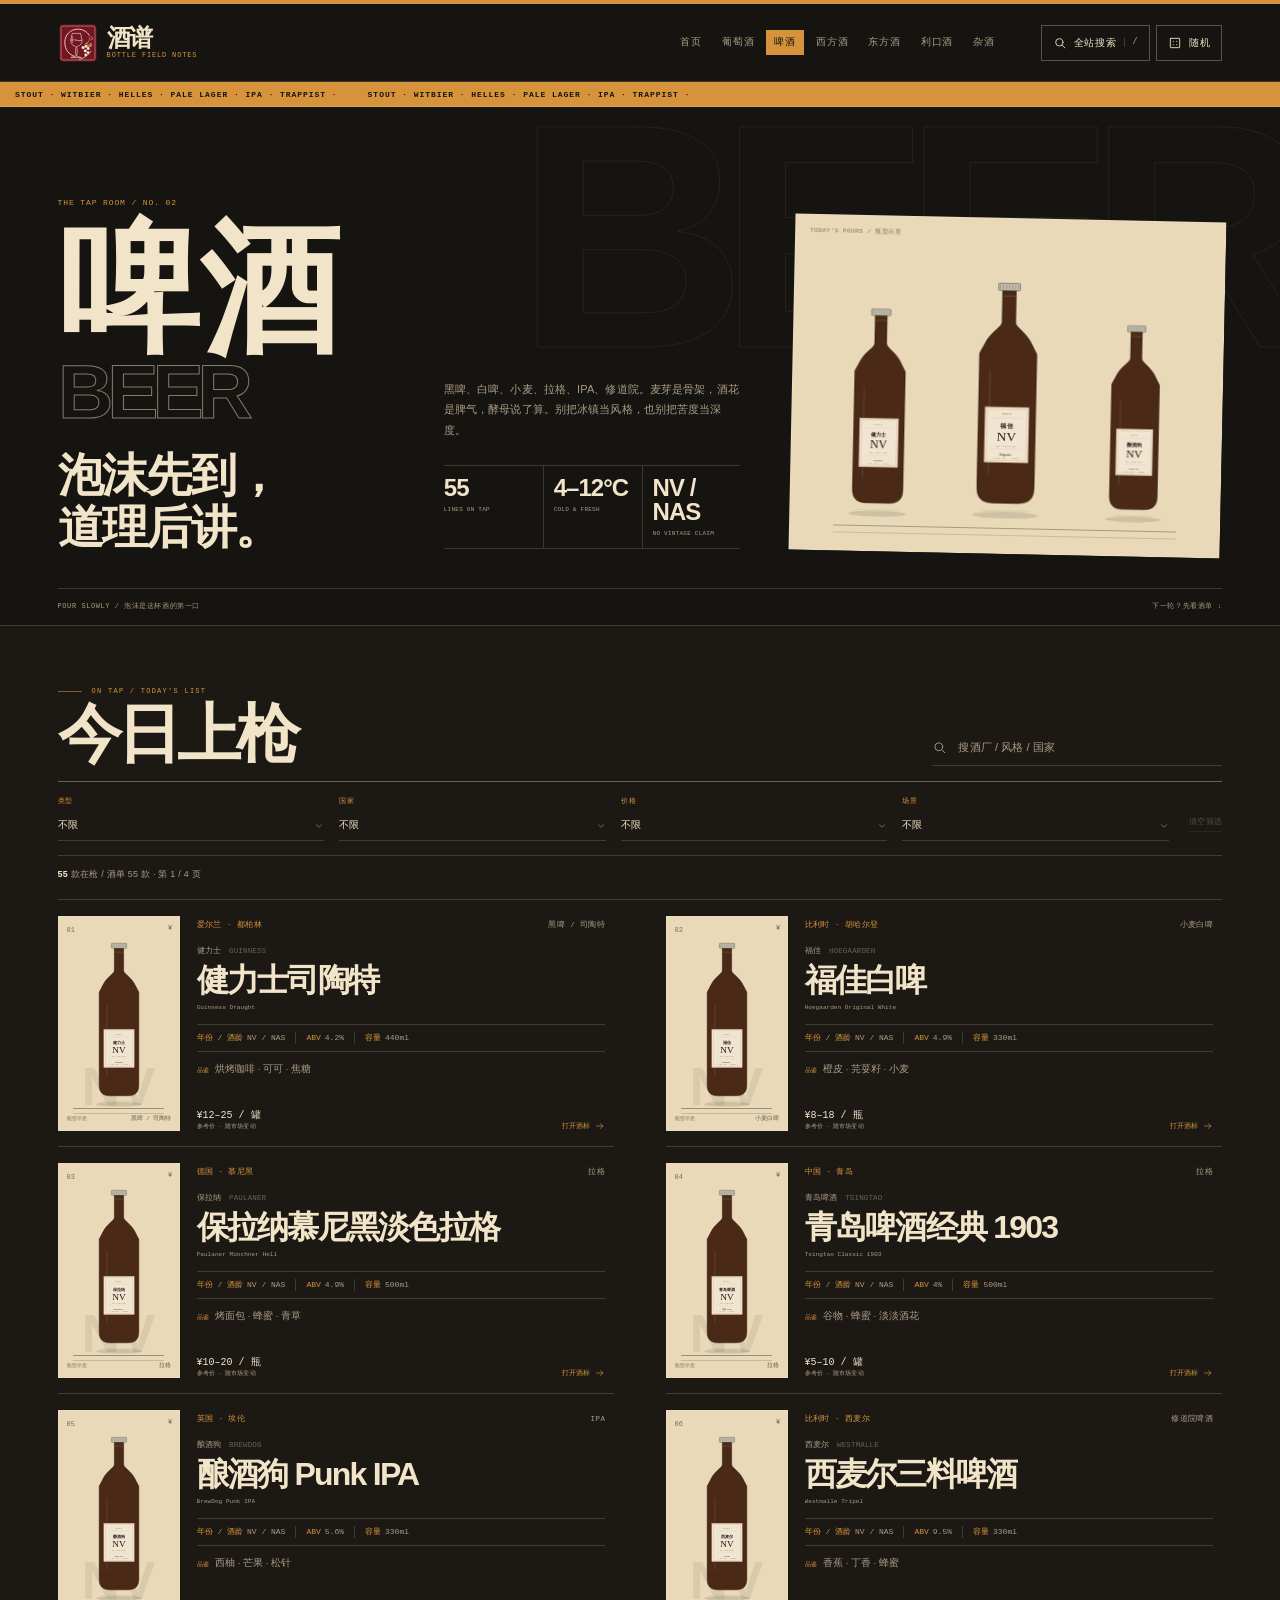
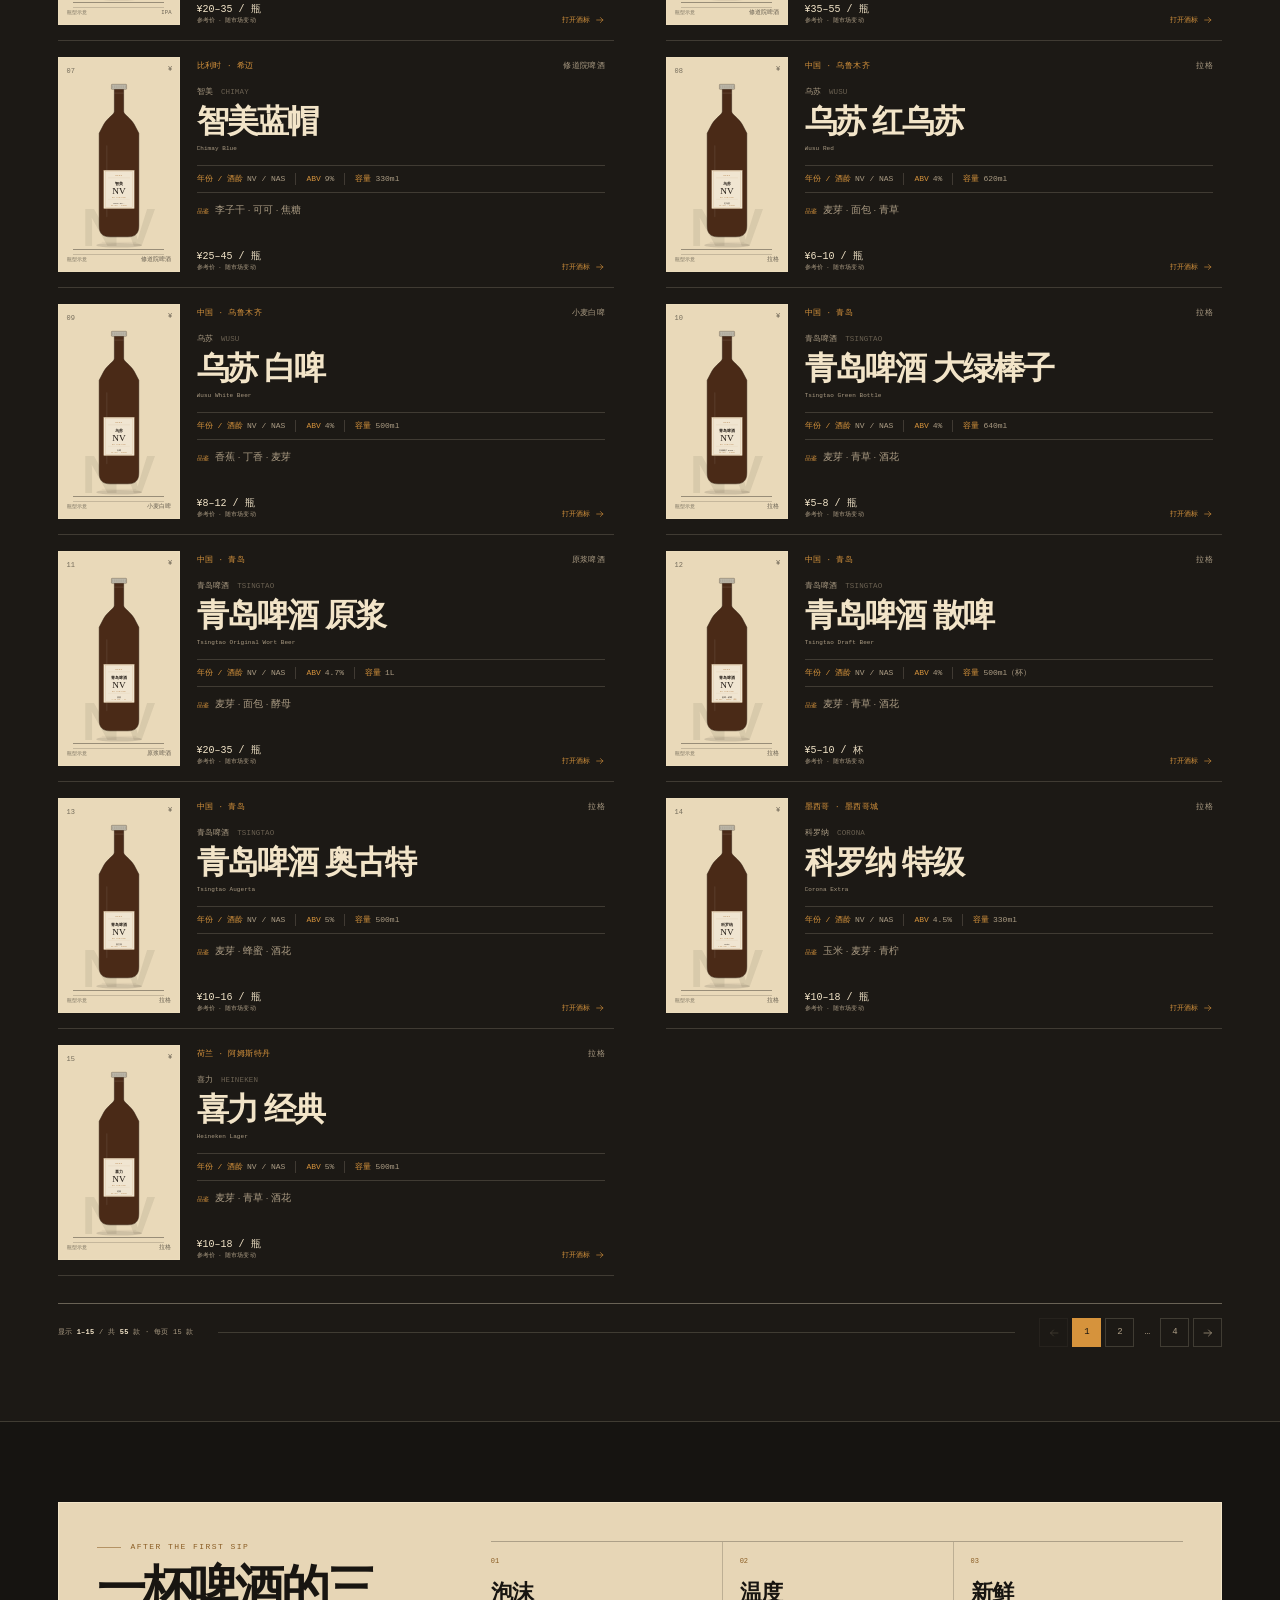
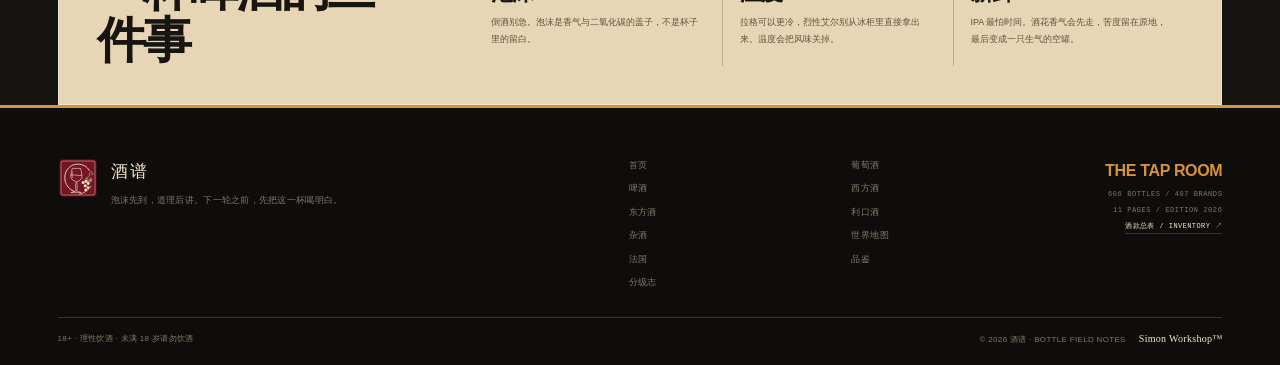
==== commit e4807417: "完成了一次迭代更新" ====
--- a/beer.html
+++ b/beer.html
@@ -28,7 +28,7 @@
       <span class="brand-seal" aria-hidden="true">谱</span>
       <span class="brand-type">酒谱<small>BOTTLE FIELD NOTES</small></span>
     </a>
-    <div class="head-context"><strong>THE TAP ROOM</strong><span>ON TAP / <span data-category-total>49</span> LINES</span></div>
+    <div class="head-context"><strong>THE TAP ROOM</strong><span>ON TAP / <span data-category-total>55</span> LINES</span></div>
     <nav class="app-nav" aria-label="酒类导航">
         <a class="app-nav-link" href="index.html"><span>首页</span><small>HOME</small></a>
         <a class="app-nav-link" href="wine.html"><span>葡萄酒</span><small>WINE</small></a>
@@ -114,7 +114,7 @@
     </nav>
     <div class="foot-data">
       <strong>THE TAP ROOM</strong>
-      <span><span data-total-bottles>214</span> BOTTLES / <span data-total-brands>163</span> BRANDS</span>
+      <span><span data-total-bottles>606</span> BOTTLES / <span data-total-brands>407</span> BRANDS</span>
       <span>11 PAGES / EDITION 2026</span>
       <a class="foot-inventory" href="inventory.svg" target="_blank" rel="noopener">酒款总表 / INVENTORY ↗</a>
     </div>
--- a/styles.css
+++ b/styles.css
@@ -2674,3 +2674,232 @@
     transition-duration: 0.01ms !important;
   }
 }
+
+/* ---------------------------------------------------------
+   Phase 2 · drawer additions + random pour
+   --------------------------------------------------------- */
+
+.drawer-verified {
+  display: inline-flex;
+  align-items: center;
+  gap: 5px;
+  border: 0;
+  padding: 2px 0;
+  font-family: var(--mono);
+  font-size: 7.5px;
+  line-height: 1.5;
+  letter-spacing: 0.03em;
+  white-space: nowrap;
+}
+
+.drawer-verified::before {
+  content: "";
+  width: 5px;
+  height: 5px;
+  border-radius: 50%;
+  background: currentColor;
+  opacity: 0.7;
+}
+
+.verify-verified { color: #526b59; }
+.verify-partial { color: #8b6a39; }
+.verify-unverified { color: #817362; }
+
+.serve-detail {
+  display: grid;
+  grid-template-columns: minmax(0, 0.8fr) minmax(0, 1.2fr);
+  gap: 18px;
+  border-top: 1px solid var(--line);
+  margin-top: 14px;
+  padding-top: 10px;
+}
+
+.serve-detail-block h4 {
+  margin: 0;
+  color: var(--ink-muted);
+  font-family: var(--mono);
+  font-size: 7px;
+  font-weight: 400;
+  line-height: 1.5;
+  letter-spacing: 0.1em;
+  text-transform: uppercase;
+}
+
+.serve-detail-block h4 strong {
+  margin-right: 5px;
+  color: var(--ink);
+  font-family: var(--sans);
+  font-size: 10px;
+  font-weight: 500;
+}
+
+.serve-detail-block p {
+  margin-top: 5px;
+  color: var(--ink-soft);
+  font-size: 10px;
+  line-height: 1.75;
+}
+
+.serve-detail-block .tag-cloud {
+  margin-top: 5px;
+}
+
+.drawer-action-buttons {
+  display: flex;
+  flex-wrap: wrap;
+  gap: 7px;
+}
+
+.copy-button {
+  min-height: 42px;
+  padding: 10px 15px;
+  font-size: 10px;
+}
+
+.random-card {
+  position: fixed;
+  z-index: 210;
+  right: 24px;
+  bottom: 24px;
+  width: min(360px, calc(100vw - 32px));
+  border: 1px solid var(--ink);
+  background: var(--paper);
+  color: var(--ink);
+  box-shadow: 0 18px 45px rgba(21, 18, 15, 0.2);
+}
+
+.random-card[hidden] {
+  display: none;
+}
+
+.random-card-head {
+  display: flex;
+  align-items: center;
+  justify-content: space-between;
+  gap: 12px;
+  background: var(--ink);
+  color: var(--cream);
+  padding: 9px 11px 9px 14px;
+}
+
+.random-card-head > span {
+  font-family: var(--mono);
+  font-size: 7px;
+  letter-spacing: 0.09em;
+}
+
+.random-card-close {
+  display: grid;
+  width: 24px;
+  height: 24px;
+  place-items: center;
+  border: 1px solid rgba(237, 227, 210, 0.35);
+  background: transparent;
+  color: var(--cream);
+  padding: 0;
+}
+
+.random-card-close .icon {
+  width: 12px;
+  height: 12px;
+}
+
+.random-card-body {
+  padding: 15px 16px 14px;
+}
+
+.random-card-category {
+  display: block;
+  color: var(--wine);
+  font-family: var(--mono);
+  font-size: 7px;
+  line-height: 1.5;
+  letter-spacing: 0.06em;
+}
+
+.random-card-body h2 {
+  margin: 8px 0 7px;
+  font-family: var(--serif);
+  font-size: 26px;
+  font-weight: 500;
+  line-height: 1.22;
+  letter-spacing: -0.035em;
+}
+
+.random-card-body p {
+  display: -webkit-box;
+  overflow: hidden;
+  color: var(--ink-soft);
+  font-size: 9px;
+  line-height: 1.8;
+  -webkit-box-orient: vertical;
+  -webkit-line-clamp: 4;
+}
+
+.random-card-actions {
+  display: flex;
+  align-items: center;
+  gap: 8px;
+  border-top: 1px solid var(--line);
+  padding: 10px 12px;
+}
+
+.random-card-actions .button {
+  min-height: 36px;
+  flex: 1;
+  padding: 8px 12px;
+  font-size: 9px;
+  letter-spacing: 0.06em;
+}
+
+.random-again {
+  border: 0;
+  background: transparent;
+  color: var(--ink-muted);
+  padding: 8px 0;
+  font-family: var(--mono);
+  font-size: 8px;
+  line-height: 1.4;
+  white-space: nowrap;
+}
+
+.random-again:hover {
+  color: var(--ink);
+}
+
+@media (max-width: 560px) {
+  .serve-detail {
+    grid-template-columns: 1fr;
+    gap: 9px;
+  }
+
+  .drawer-action-buttons {
+    display: grid;
+    grid-template-columns: 1fr;
+    width: 100%;
+  }
+
+  .random-card {
+    right: 10px;
+    bottom: 10px;
+    left: 10px;
+    width: auto;
+  }
+
+  .random-card-body h2 {
+    font-size: 24px;
+  }
+}
+
+.random-card-body[data-random-open] {
+  cursor: pointer;
+}
+
+.craft-text {
+  border-left: 2px solid var(--line-gold);
+  margin-top: 11px;
+  color: var(--ink-soft);
+  padding-left: 13px;
+  font-size: 10px;
+  line-height: 1.85;
+}
--- a/css/beer.css
+++ b/css/beer.css
@@ -200,19 +200,24 @@
 
 .beer-title-zone h1 {
   display: flex;
-  align-items: baseline;
-  gap: 14px;
+  flex-direction: column;
+  align-items: flex-start;
+  gap: 6px;
   margin-top: 18px;
   color: var(--pg-ink);
   font-family: var(--pg-display);
   font-size: clamp(84px, 11vw, 160px);
-  font-weight: 900;
-  line-height: 0.76;
-  letter-spacing: -0.11em;
+  font-weight: 600;
+  line-height: 0.82;
+  letter-spacing: 0.01em;
 }
 
 .beer-title-zone h1 span {
-  display: inline-block;
+  display: block;
+  writing-mode: horizontal-tb;
+  white-space: nowrap;
+  line-height: 0.9;
+  letter-spacing: 0;
 }
 
 .beer-title-zone h1 small {
@@ -228,9 +233,9 @@
   color: var(--pg-ink);
   font-family: var(--pg-display);
   font-size: clamp(30px, 3.6vw, 49px);
-  font-weight: 900;
-  line-height: 1.09;
-  letter-spacing: -0.065em;
+  font-weight: 650;
+  line-height: 1.12;
+  letter-spacing: -0.035em;
 }
 
 .beer-copy-zone {
